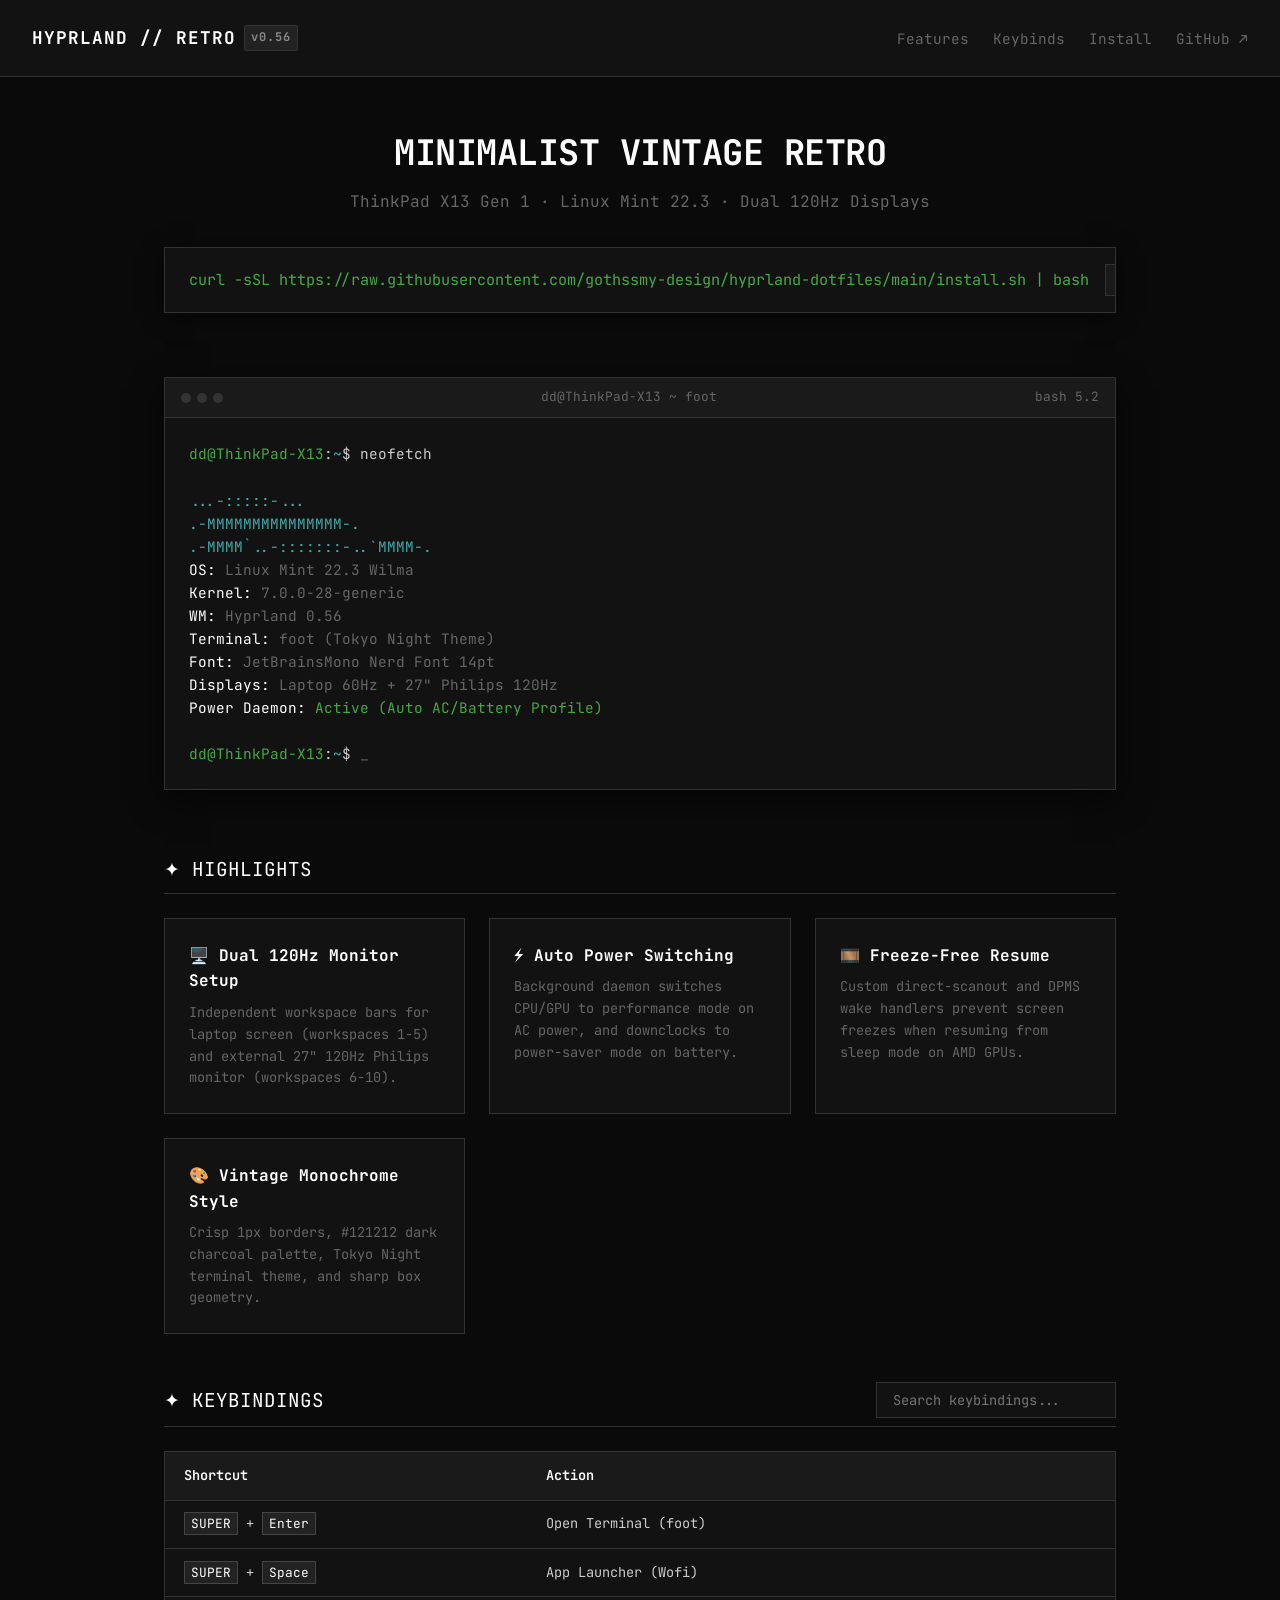
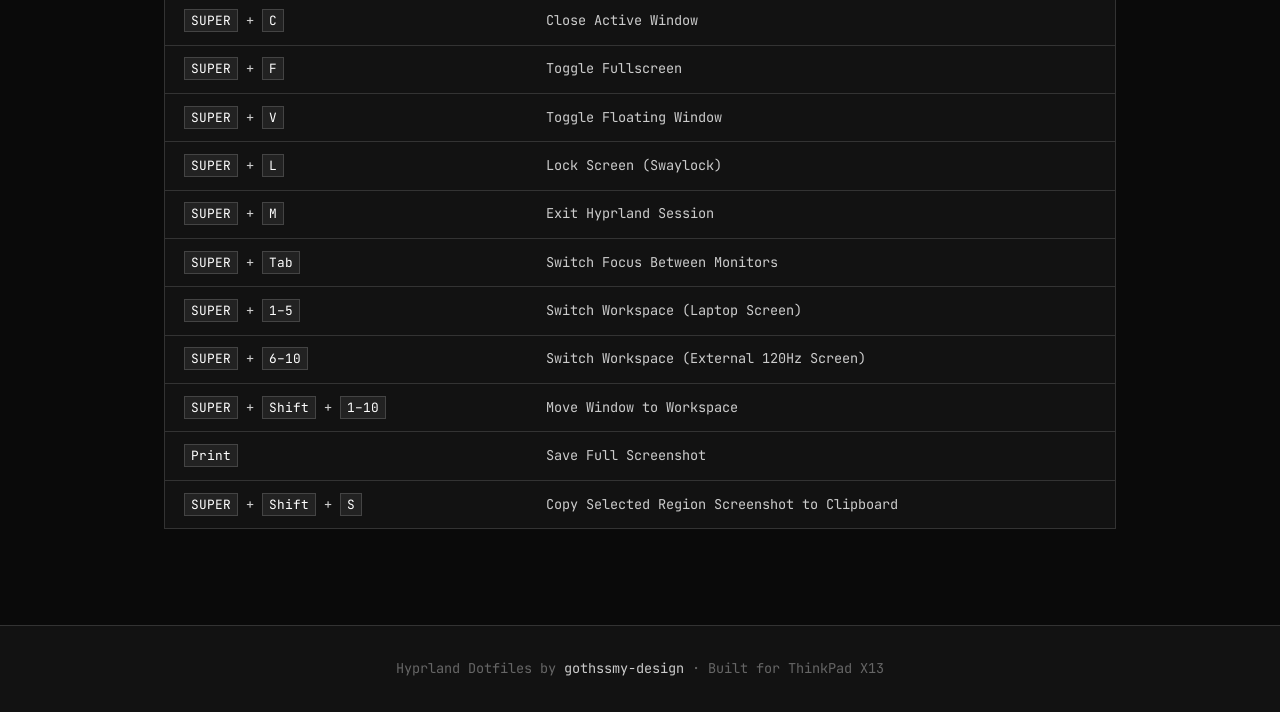
==== index.html @ 16883e39 "🌐 Add web-based showcase page (index.html)" ====
<!DOCTYPE html>
<html lang="en">
<head>
    <meta charset="UTF-8">
    <meta name="viewport" content="width=device-width, initial-scale=1.0">
    <title>Hyprland Dotfiles // Minimalist Vintage Retro</title>
    <meta name="description" content="Minimalist Vintage Retro Hyprland setup for ThinkPad X13 Gen 1 & Linux Mint 22.3. Dual 120Hz monitors, auto power switching, and monochrome aesthetics.">
    <link rel="preconnect" href="https://fonts.googleapis.com">
    <link rel="preconnect" href="https://fonts.gstatic.com" crossorigin>
    <link href="https://fonts.googleapis.com/css2?family=JetBrains+Mono:ital,wght@0,300;0,400;0,600;0,700;1,400&display=swap" rel="stylesheet">
    <style>
        :root {
            --bg-primary: #0a0a0a;
            --bg-card: #121212;
            --bg-tertiary: #1a1a1a;
            --border-color: #333333;
            --border-highlight: #cccccc;
            --text-main: #cccccc;
            --text-bright: #ffffff;
            --text-dim: #666666;
            --accent-green: #44aa44;
            --accent-cyan: #44aaaa;
            --accent-purple: #aa44aa;
            --accent-yellow: #aaaa44;
            --font-mono: 'JetBrains Mono', monospace;
        }

        * {
            box-sizing: border-box;
            margin: 0;
            padding: 0;
        }

        body {
            background-color: var(--bg-primary);
            color: var(--text-main);
            font-family: var(--font-mono);
            font-size: 14px;
            line-height: 1.6;
            padding: 0;
            margin: 0;
            -webkit-font-smoothing: antialiased;
        }

        a {
            color: var(--border-highlight);
            text-decoration: none;
            transition: color 0.15s ease;
        }

        a:hover {
            color: var(--text-bright);
            text-decoration: underline;
        }

        header {
            border-bottom: 1px solid var(--border-color);
            background-color: var(--bg-card);
            padding: 1.5rem 2rem;
            position: sticky;
            top: 0;
            z-index: 100;
            display: flex;
            justify-content: space-between;
            align-items: center;
        }

        .logo {
            font-size: 1.1rem;
            font-weight: 700;
            letter-spacing: 1px;
            color: var(--text-bright);
            display: flex;
            align-items: center;
            gap: 0.5rem;
        }

        .badge {
            background: #222;
            border: 1px solid var(--border-color);
            color: #888;
            font-size: 0.75rem;
            padding: 2px 6px;
            border-radius: 2px;
        }

        nav {
            display: flex;
            gap: 1.5rem;
        }

        nav a {
            font-size: 0.9rem;
            color: var(--text-dim);
        }

        nav a:hover {
            color: var(--text-bright);
            text-decoration: none;
        }

        .container {
            max-width: 1000px;
            margin: 0 auto;
            padding: 3rem 1.5rem;
        }

        .hero {
            text-align: center;
            margin-bottom: 4rem;
        }

        .hero h1 {
            font-size: 2.2rem;
            color: var(--text-bright);
            margin-bottom: 0.5rem;
            font-weight: 700;
            letter-spacing: -0.5px;
        }

        .hero p {
            color: var(--text-dim);
            font-size: 1rem;
            margin-bottom: 2rem;
        }

        .command-box {
            background: var(--bg-card);
            border: 1px solid var(--border-color);
            padding: 1rem 1.5rem;
            display: inline-flex;
            align-items: center;
            gap: 1rem;
            max-width: 100%;
            overflow-x: auto;
            position: relative;
            box-shadow: 0 4px 20px rgba(0,0,0,0.5);
        }

        .command-text {
            color: var(--accent-green);
            font-family: var(--font-mono);
            font-size: 0.95rem;
            white-space: nowrap;
        }

        .btn-copy {
            background: var(--bg-tertiary);
            border: 1px solid var(--border-color);
            color: var(--text-main);
            font-family: var(--font-mono);
            font-size: 0.8rem;
            padding: 0.4rem 0.8rem;
            cursor: pointer;
            transition: all 0.15s ease;
        }

        .btn-copy:hover {
            background: var(--border-highlight);
            color: #000;
        }

        .section-title {
            font-size: 1.2rem;
            color: var(--text-bright);
            border-bottom: 1px solid var(--border-color);
            padding-bottom: 0.5rem;
            margin-bottom: 1.5rem;
            display: flex;
            align-items: center;
            justify-content: space-between;
        }

        .grid {
            display: grid;
            grid-template-columns: repeat(auto-fit, minmax(280px, 1fr));
            gap: 1.5rem;
            margin-bottom: 3rem;
        }

        .card {
            background: var(--bg-card);
            border: 1px solid var(--border-color);
            padding: 1.5rem;
            transition: border-color 0.2s ease;
        }

        .card:hover {
            border-color: var(--border-highlight);
        }

        .card h3 {
            color: var(--text-bright);
            font-size: 1rem;
            margin-bottom: 0.5rem;
        }

        .card p {
            color: var(--text-dim);
            font-size: 0.85rem;
        }

        /* TERMINAL EMULATOR PREVIEW */
        .terminal-window {
            background: #121212;
            border: 1px solid var(--border-color);
            margin-bottom: 4rem;
            box-shadow: 0 10px 30px rgba(0,0,0,0.6);
        }

        .terminal-header {
            background: #1a1a1a;
            border-bottom: 1px solid var(--border-color);
            padding: 0.6rem 1rem;
            display: flex;
            align-items: center;
            justify-content: space-between;
            font-size: 0.8rem;
            color: var(--text-dim);
        }

        .terminal-controls {
            display: flex;
            gap: 6px;
        }

        .dot {
            width: 10px;
            height: 10px;
            border-radius: 50%;
            background: #333;
        }

        .terminal-body {
            padding: 1.5rem;
            font-size: 0.9rem;
            min-height: 260px;
            overflow-x: auto;
        }

        .t-green { color: var(--accent-green); }
        .t-cyan { color: var(--accent-cyan); }
        .t-yellow { color: var(--accent-yellow); }
        .t-dim { color: var(--text-dim); }
        .t-bright { color: var(--text-bright); }

        /* SEARCHABLE TABLE */
        .search-box {
            background: var(--bg-card);
            border: 1px solid var(--border-color);
            color: var(--text-bright);
            font-family: var(--font-mono);
            padding: 0.5rem 1rem;
            width: 240px;
            font-size: 0.85rem;
        }

        .search-box:focus {
            outline: none;
            border-color: var(--border-highlight);
        }

        table {
            width: 100%;
            border-collapse: collapse;
            margin-bottom: 3rem;
            background: var(--bg-card);
            border: 1px solid var(--border-color);
        }

        th, td {
            padding: 0.8rem 1.2rem;
            text-align: left;
            border-bottom: 1px solid var(--border-color);
        }

        th {
            background: var(--bg-tertiary);
            color: var(--text-bright);
            font-weight: 600;
            font-size: 0.85rem;
        }

        td {
            font-size: 0.85rem;
        }

        tr:hover {
            background: rgba(255,255,255,0.02);
        }

        kbd {
            background: #222;
            border: 1px solid #444;
            color: #fff;
            padding: 2px 6px;
            font-size: 0.8rem;
            font-family: var(--font-mono);
        }

        footer {
            border-top: 1px solid var(--border-color);
            padding: 2rem;
            text-align: center;
            color: var(--text-dim);
            font-size: 0.85rem;
            background: var(--bg-card);
        }
    </style>
</head>
<body>

    <header>
        <div class="logo">
            <span>HYPRLAND // RETRO</span>
            <span class="badge">v0.56</span>
        </div>
        <nav>
            <a href="#features">Features</a>
            <a href="#binds">Keybinds</a>
            <a href="#install">Install</a>
            <a href="https://github.com/gothssmy-design/hyprland-dotfiles" target="_blank">GitHub ↗</a>
        </nav>
    </header>

    <div class="container">

        <section class="hero">
            <h1>MINIMALIST VINTAGE RETRO</h1>
            <p>ThinkPad X13 Gen 1 · Linux Mint 22.3 · Dual 120Hz Displays</p>
            <div class="command-box">
                <span class="command-text">curl -sSL https://raw.githubusercontent.com/gothssmy-design/hyprland-dotfiles/main/install.sh | bash</span>
                <button class="btn-copy" onclick="copyCommand()">COPY</button>
            </div>
        </section>

        <!-- TERMINAL SIMULATOR -->
        <div class="terminal-window">
            <div class="terminal-header">
                <div class="terminal-controls">
                    <div class="dot"></div>
                    <div class="dot"></div>
                    <div class="dot"></div>
                </div>
                <span>dd@ThinkPad-X13 ~ foot</span>
                <span>bash 5.2</span>
            </div>
            <div class="terminal-body" id="terminal">
                <p><span class="t-green">dd@ThinkPad-X13</span>:<span class="t-cyan">~</span>$ neofetch</p>
                <br>
                <p class="t-cyan">             ...-:::::-...</p>
                <p class="t-cyan">          .-MMMMMMMMMMMMMMM-.</p>
                <p class="t-cyan">      .-MMMM`..-:::::::-..`MMMM-.</p>
                <p class="t-bright">  OS: <span class="t-dim">Linux Mint 22.3 Wilma</span></p>
                <p class="t-bright">  Kernel: <span class="t-dim">7.0.0-28-generic</span></p>
                <p class="t-bright">  WM: <span class="t-dim">Hyprland 0.56</span></p>
                <p class="t-bright">  Terminal: <span class="t-dim">foot (Tokyo Night Theme)</span></p>
                <p class="t-bright">  Font: <span class="t-dim">JetBrainsMono Nerd Font 14pt</span></p>
                <p class="t-bright">  Displays: <span class="t-dim">Laptop 60Hz + 27" Philips 120Hz</span></p>
                <p class="t-bright">  Power Daemon: <span class="t-green">Active (Auto AC/Battery Profile)</span></p>
                <br>
                <p><span class="t-green">dd@ThinkPad-X13</span>:<span class="t-cyan">~</span>$ <span class="t-dim">_</span></p>
            </div>
        </div>

        <!-- FEATURES GRID -->
        <div class="section-title" id="features">
            <span>✦ HIGHLIGHTS</span>
        </div>
        <div class="grid">
            <div class="card">
                <h3>🖥️ Dual 120Hz Monitor Setup</h3>
                <p>Independent workspace bars for laptop screen (workspaces 1-5) and external 27" 120Hz Philips monitor (workspaces 6-10).</p>
            </div>
            <div class="card">
                <h3>⚡ Auto Power Switching</h3>
                <p>Background daemon switches CPU/GPU to performance mode on AC power, and downclocks to power-saver mode on battery.</p>
            </div>
            <div class="card">
                <h3>🎞️ Freeze-Free Resume</h3>
                <p>Custom direct-scanout and DPMS wake handlers prevent screen freezes when resuming from sleep mode on AMD GPUs.</p>
            </div>
            <div class="card">
                <h3>🎨 Vintage Monochrome Style</h3>
                <p>Crisp 1px borders, #121212 dark charcoal palette, Tokyo Night terminal theme, and sharp box geometry.</p>
            </div>
        </div>

        <!-- KEYBINDINGS TABLE -->
        <div class="section-title" id="binds">
            <span>✦ KEYBINDINGS</span>
            <input type="text" class="search-box" id="keySearch" placeholder="Search keybindings..." onkeyup="filterBinds()">
        </div>
        <table id="bindsTable">
            <thead>
                <tr>
                    <th>Shortcut</th>
                    <th>Action</th>
                </tr>
            </thead>
            <tbody>
                <tr><td><kbd>SUPER</kbd> + <kbd>Enter</kbd></td><td>Open Terminal (foot)</td></tr>
                <tr><td><kbd>SUPER</kbd> + <kbd>Space</kbd></td><td>App Launcher (Wofi)</td></tr>
                <tr><td><kbd>SUPER</kbd> + <kbd>C</kbd></td><td>Close Active Window</td></tr>
                <tr><td><kbd>SUPER</kbd> + <kbd>F</kbd></td><td>Toggle Fullscreen</td></tr>
                <tr><td><kbd>SUPER</kbd> + <kbd>V</kbd></td><td>Toggle Floating Window</td></tr>
                <tr><td><kbd>SUPER</kbd> + <kbd>L</kbd></td><td>Lock Screen (Swaylock)</td></tr>
                <tr><td><kbd>SUPER</kbd> + <kbd>M</kbd></td><td>Exit Hyprland Session</td></tr>
                <tr><td><kbd>SUPER</kbd> + <kbd>Tab</kbd></td><td>Switch Focus Between Monitors</td></tr>
                <tr><td><kbd>SUPER</kbd> + <kbd>1–5</kbd></td><td>Switch Workspace (Laptop Screen)</td></tr>
                <tr><td><kbd>SUPER</kbd> + <kbd>6–10</kbd></td><td>Switch Workspace (External 120Hz Screen)</td></tr>
                <tr><td><kbd>SUPER</kbd> + <kbd>Shift</kbd> + <kbd>1–10</kbd></td><td>Move Window to Workspace</td></tr>
                <tr><td><kbd>Print</kbd></td><td>Save Full Screenshot</td></tr>
                <tr><td><kbd>SUPER</kbd> + <kbd>Shift</kbd> + <kbd>S</kbd></td><td>Copy Selected Region Screenshot to Clipboard</td></tr>
            </tbody>
        </table>

    </div>

    <footer>
        <p>Hyprland Dotfiles by <a href="https://github.com/gothssmy-design" target="_blank">gothssmy-design</a> · Built for ThinkPad X13</p>
    </footer>

    <script>
        function copyCommand() {
            const cmd = "curl -sSL https://raw.githubusercontent.com/gothssmy-design/hyprland-dotfiles/main/install.sh | bash";
            navigator.clipboard.writeText(cmd);
            const btn = document.querySelector('.btn-copy');
            btn.innerText = "COPIED!";
            setTimeout(() => { btn.innerText = "COPY"; }, 2000);
        }

        function filterBinds() {
            const input = document.getElementById("keySearch").value.toUpperCase();
            const tr = document.getElementById("bindsTable").getElementsByTagName("tr");
            for (let i = 1; i < tr.length; i++) {
                const td1 = tr[i].getElementsByTagName("td")[0];
                const td2 = tr[i].getElementsByTagName("td")[1];
                if (td1 || td2) {
                    const txt1 = td1.textContent || td1.innerText;
                    const txt2 = td2.textContent || td2.innerText;
                    if (txt1.toUpperCase().indexOf(input) > -1 || txt2.toUpperCase().indexOf(input) > -1) {
                        tr[i].style.display = "";
                    } else {
                        tr[i].style.display = "none";
                    }
                }
            }
        }
    </script>
</body>
</html>
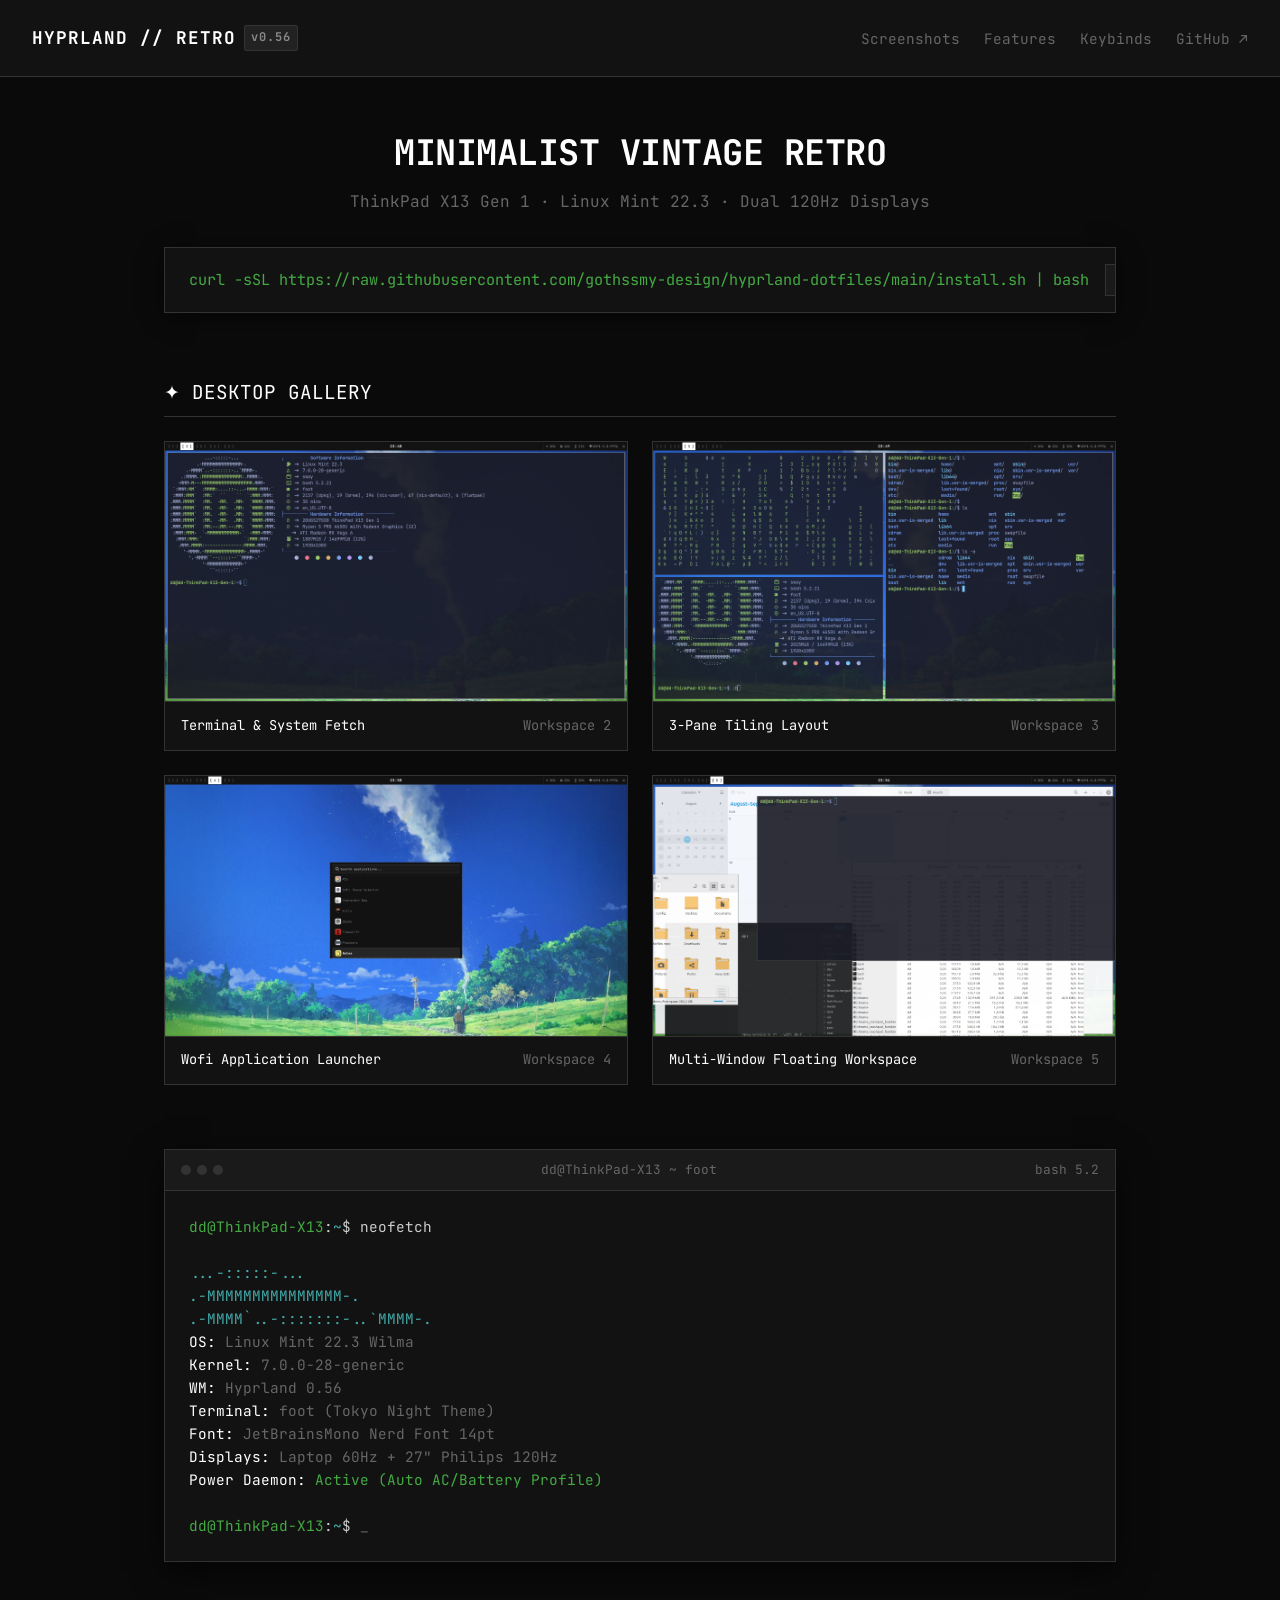
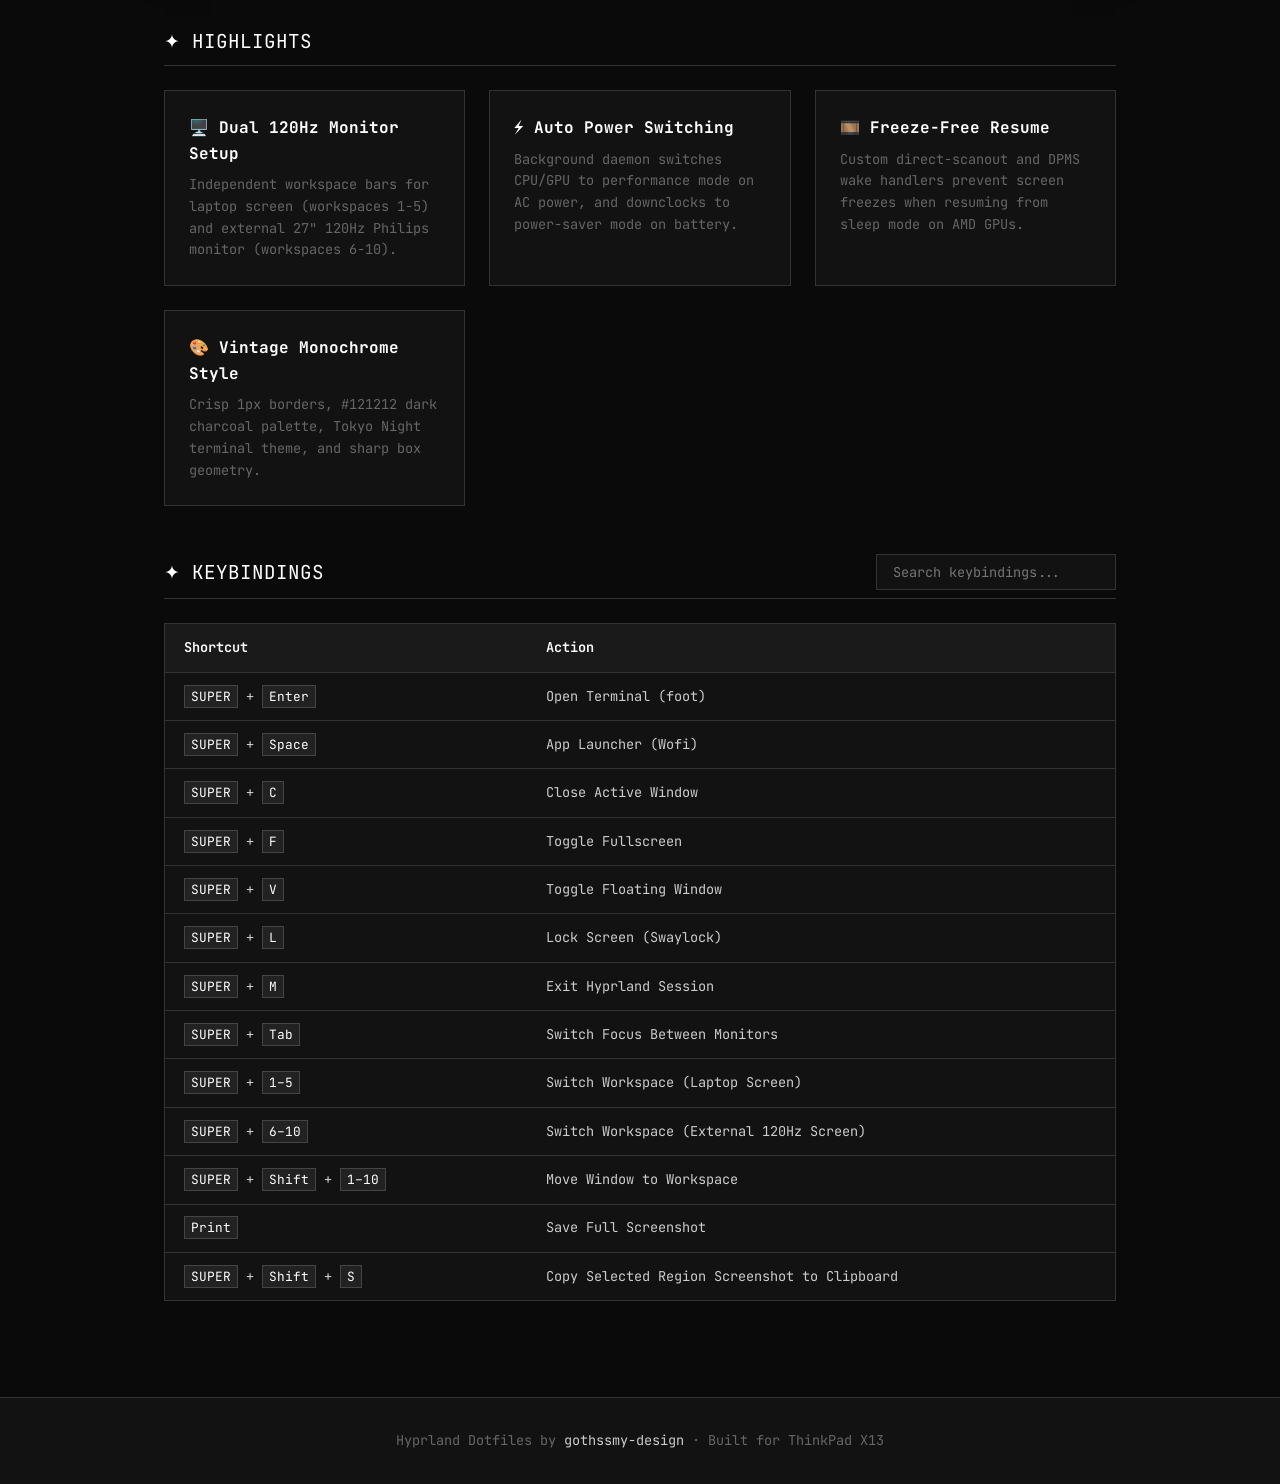
==== commit 36937601: "📸 Add high-res desktop screenshots to README and Web Showcase" ====
--- a/index.html
+++ b/index.html
@@ -171,6 +171,48 @@
             justify-content: space-between;
         }
 
+        /* GALLERY SCREENSHOTS */
+        .gallery-grid {
+            display: grid;
+            grid-template-columns: repeat(auto-fit, minmax(450px, 1fr));
+            gap: 1.5rem;
+            margin-bottom: 4rem;
+        }
+
+        @media (max-width: 600px) {
+            .gallery-grid {
+                grid-template-columns: 1fr;
+            }
+        }
+
+        .screenshot-card {
+            background: var(--bg-card);
+            border: 1px solid var(--border-color);
+            overflow: hidden;
+            transition: border-color 0.2s ease, transform 0.2s ease;
+        }
+
+        .screenshot-card:hover {
+            border-color: var(--border-highlight);
+            transform: translateY(-2px);
+        }
+
+        .screenshot-card img {
+            width: 100%;
+            height: auto;
+            display: block;
+            border-bottom: 1px solid var(--border-color);
+        }
+
+        .screenshot-caption {
+            padding: 0.8rem 1rem;
+            font-size: 0.85rem;
+            color: var(--text-bright);
+            display: flex;
+            justify-content: space-between;
+            align-items: center;
+        }
+
         .grid {
             display: grid;
             grid-template-columns: repeat(auto-fit, minmax(280px, 1fr));
@@ -234,7 +276,7 @@
         .terminal-body {
             padding: 1.5rem;
             font-size: 0.9rem;
-            min-height: 260px;
+            min-height: 240px;
             overflow-x: auto;
         }
 
@@ -316,9 +358,9 @@
             <span class="badge">v0.56</span>
         </div>
         <nav>
+            <a href="#gallery">Screenshots</a>
             <a href="#features">Features</a>
             <a href="#binds">Keybinds</a>
-            <a href="#install">Install</a>
             <a href="https://github.com/gothssmy-design/hyprland-dotfiles" target="_blank">GitHub ↗</a>
         </nav>
     </header>
@@ -333,6 +375,49 @@
                 <button class="btn-copy" onclick="copyCommand()">COPY</button>
             </div>
         </section>
+
+        <!-- SCREENSHOT GALLERY -->
+        <div class="section-title" id="gallery">
+            <span>✦ DESKTOP GALLERY</span>
+        </div>
+        <div class="gallery-grid">
+            <div class="screenshot-card">
+                <a href="assets/screenshot1.png" target="_blank">
+                    <img src="assets/screenshot1.png" alt="Terminal Fetch">
+                </a>
+                <div class="screenshot-caption">
+                    <span>Terminal & System Fetch</span>
+                    <span class="t-dim">Workspace 2</span>
+                </div>
+            </div>
+            <div class="screenshot-card">
+                <a href="assets/screenshot2.png" target="_blank">
+                    <img src="assets/screenshot2.png" alt="Tiling Window Layout">
+                </a>
+                <div class="screenshot-caption">
+                    <span>3-Pane Tiling Layout</span>
+                    <span class="t-dim">Workspace 3</span>
+                </div>
+            </div>
+            <div class="screenshot-card">
+                <a href="assets/screenshot3.png" target="_blank">
+                    <img src="assets/screenshot3.png" alt="Wofi Application Launcher">
+                </a>
+                <div class="screenshot-caption">
+                    <span>Wofi Application Launcher</span>
+                    <span class="t-dim">Workspace 4</span>
+                </div>
+            </div>
+            <div class="screenshot-card">
+                <a href="assets/screenshot4.png" target="_blank">
+                    <img src="assets/screenshot4.png" alt="Multi-Window Workspace">
+                </a>
+                <div class="screenshot-caption">
+                    <span>Multi-Window Floating Workspace</span>
+                    <span class="t-dim">Workspace 5</span>
+                </div>
+            </div>
+        </div>
 
         <!-- TERMINAL SIMULATOR -->
         <div class="terminal-window">
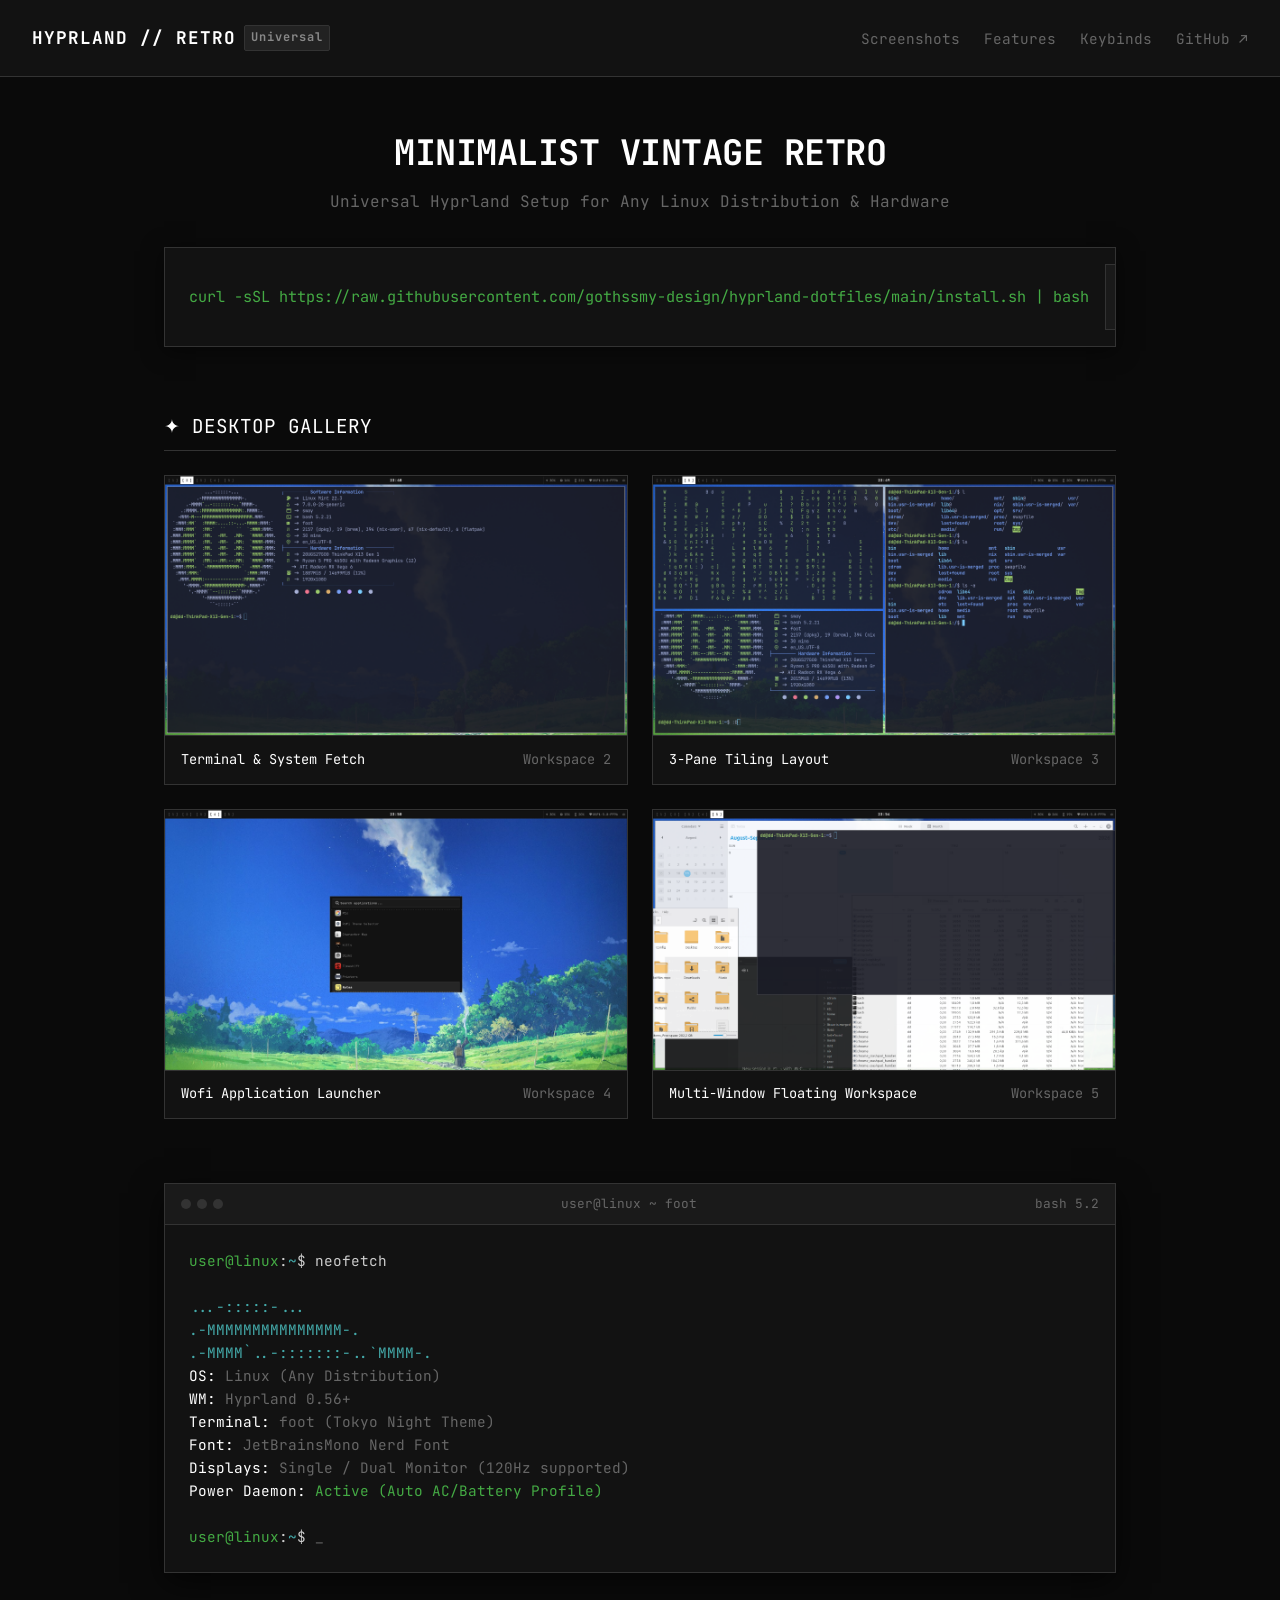
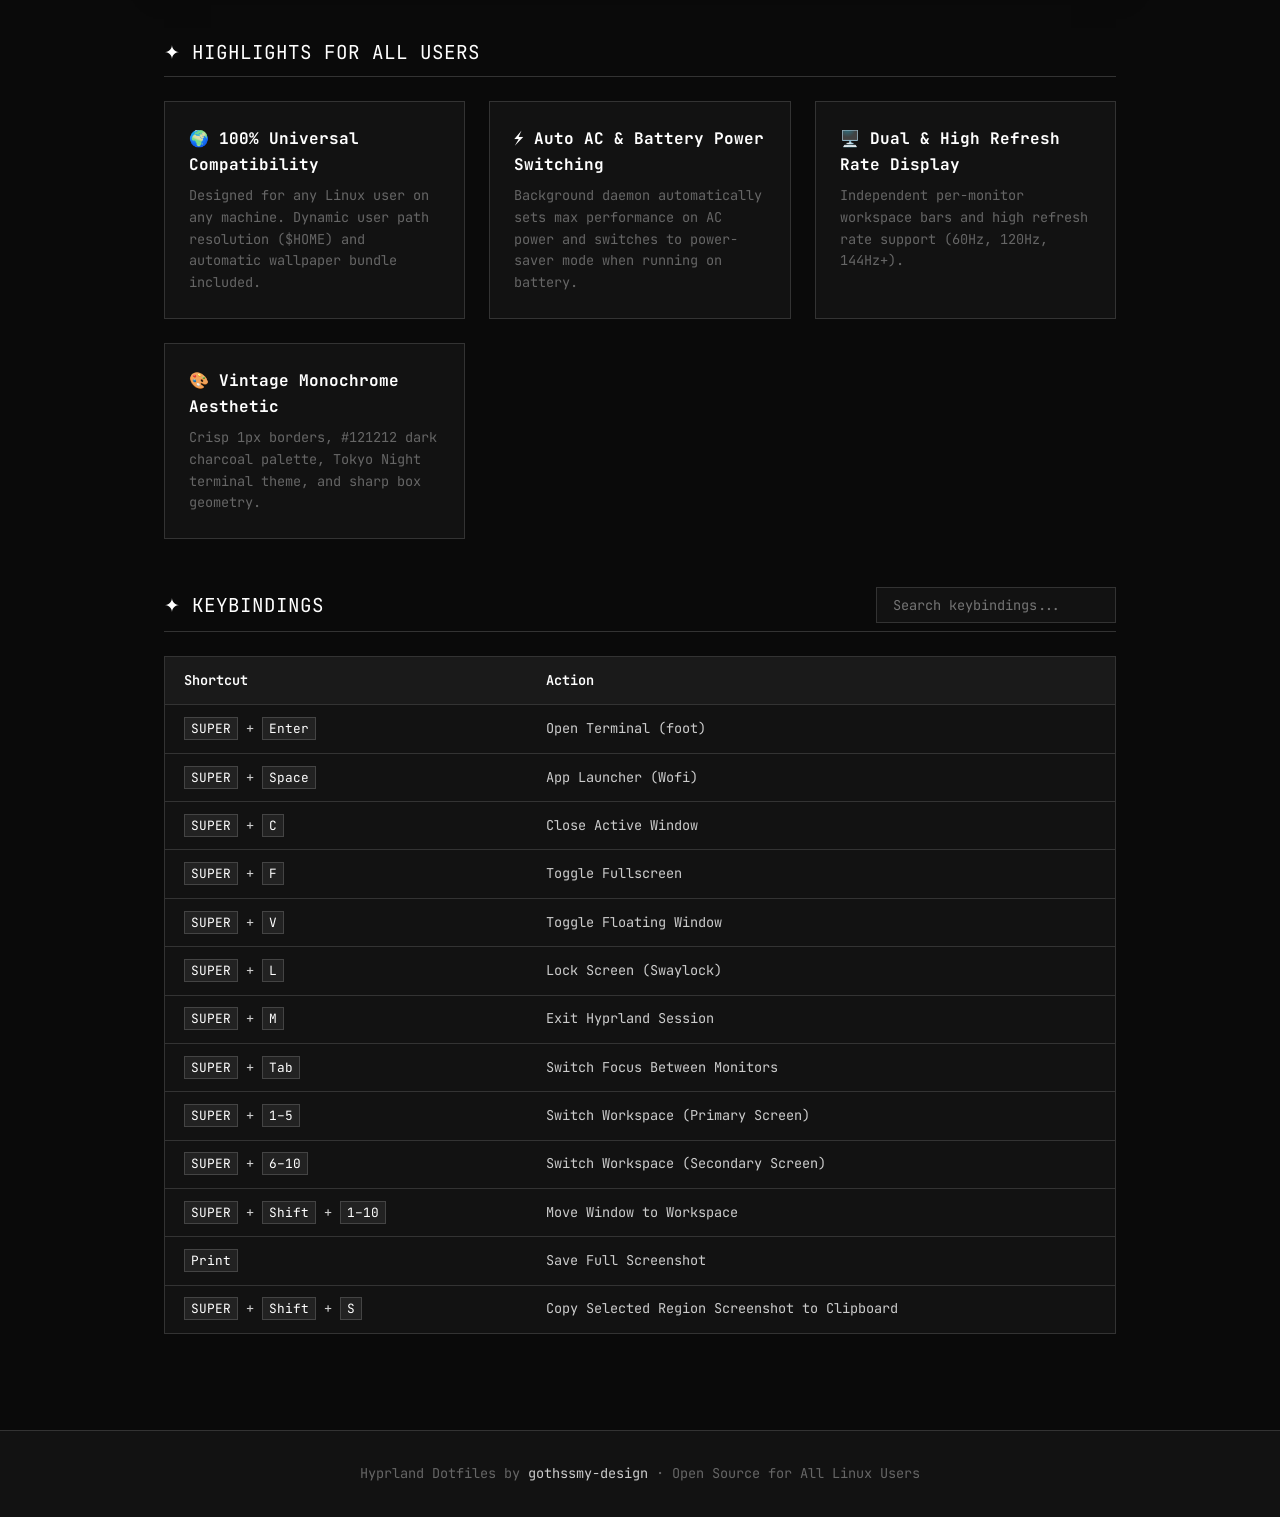
==== commit bd872688: "🌍 Make Web Showcase text 100% universal for any Linux user" ====
--- a/index.html
+++ b/index.html
@@ -3,8 +3,8 @@
 <head>
     <meta charset="UTF-8">
     <meta name="viewport" content="width=device-width, initial-scale=1.0">
-    <title>Hyprland Dotfiles // Minimalist Vintage Retro</title>
-    <meta name="description" content="Minimalist Vintage Retro Hyprland setup for ThinkPad X13 Gen 1 & Linux Mint 22.3. Dual 120Hz monitors, auto power switching, and monochrome aesthetics.">
+    <title>Hyprland Dotfiles // Universal Minimalist Vintage Retro Setup</title>
+    <meta name="description" content="Universal Minimalist Vintage Retro Hyprland setup for any Linux distribution. Dual 120Hz monitor support, auto AC/battery power management, and monochrome aesthetics.">
     <link rel="preconnect" href="https://fonts.googleapis.com">
     <link rel="preconnect" href="https://fonts.gstatic.com" crossorigin>
     <link href="https://fonts.googleapis.com/css2?family=JetBrains+Mono:ital,wght@0,300;0,400;0,600;0,700;1,400&display=swap" rel="stylesheet">
@@ -355,7 +355,7 @@
     <header>
         <div class="logo">
             <span>HYPRLAND // RETRO</span>
-            <span class="badge">v0.56</span>
+            <span class="badge">Universal</span>
         </div>
         <nav>
             <a href="#gallery">Screenshots</a>
@@ -369,10 +369,10 @@
 
         <section class="hero">
             <h1>MINIMALIST VINTAGE RETRO</h1>
-            <p>ThinkPad X13 Gen 1 · Linux Mint 22.3 · Dual 120Hz Displays</p>
+            <p>Universal Hyprland Setup for Any Linux Distribution & Hardware</p>
             <div class="command-box">
                 <span class="command-text">curl -sSL https://raw.githubusercontent.com/gothssmy-design/hyprland-dotfiles/main/install.sh | bash</span>
-                <button class="btn-copy" onclick="copyCommand()">COPY</button>
+                <button class="btn-copy" onclick="copyCommand()">COPY INSTALL COMMAND</button>
             </div>
         </section>
 
@@ -427,46 +427,45 @@
                     <div class="dot"></div>
                     <div class="dot"></div>
                 </div>
-                <span>dd@ThinkPad-X13 ~ foot</span>
+                <span>user@linux ~ foot</span>
                 <span>bash 5.2</span>
             </div>
             <div class="terminal-body" id="terminal">
-                <p><span class="t-green">dd@ThinkPad-X13</span>:<span class="t-cyan">~</span>$ neofetch</p>
+                <p><span class="t-green">user@linux</span>:<span class="t-cyan">~</span>$ neofetch</p>
                 <br>
                 <p class="t-cyan">             ...-:::::-...</p>
                 <p class="t-cyan">          .-MMMMMMMMMMMMMMM-.</p>
                 <p class="t-cyan">      .-MMMM`..-:::::::-..`MMMM-.</p>
-                <p class="t-bright">  OS: <span class="t-dim">Linux Mint 22.3 Wilma</span></p>
-                <p class="t-bright">  Kernel: <span class="t-dim">7.0.0-28-generic</span></p>
-                <p class="t-bright">  WM: <span class="t-dim">Hyprland 0.56</span></p>
+                <p class="t-bright">  OS: <span class="t-dim">Linux (Any Distribution)</span></p>
+                <p class="t-bright">  WM: <span class="t-dim">Hyprland 0.56+</span></p>
                 <p class="t-bright">  Terminal: <span class="t-dim">foot (Tokyo Night Theme)</span></p>
-                <p class="t-bright">  Font: <span class="t-dim">JetBrainsMono Nerd Font 14pt</span></p>
-                <p class="t-bright">  Displays: <span class="t-dim">Laptop 60Hz + 27" Philips 120Hz</span></p>
+                <p class="t-bright">  Font: <span class="t-dim">JetBrainsMono Nerd Font</span></p>
+                <p class="t-bright">  Displays: <span class="t-dim">Single / Dual Monitor (120Hz supported)</span></p>
                 <p class="t-bright">  Power Daemon: <span class="t-green">Active (Auto AC/Battery Profile)</span></p>
                 <br>
-                <p><span class="t-green">dd@ThinkPad-X13</span>:<span class="t-cyan">~</span>$ <span class="t-dim">_</span></p>
+                <p><span class="t-green">user@linux</span>:<span class="t-cyan">~</span>$ <span class="t-dim">_</span></p>
             </div>
         </div>
 
         <!-- FEATURES GRID -->
         <div class="section-title" id="features">
-            <span>✦ HIGHLIGHTS</span>
+            <span>✦ HIGHLIGHTS FOR ALL USERS</span>
         </div>
         <div class="grid">
             <div class="card">
-                <h3>🖥️ Dual 120Hz Monitor Setup</h3>
-                <p>Independent workspace bars for laptop screen (workspaces 1-5) and external 27" 120Hz Philips monitor (workspaces 6-10).</p>
+                <h3>🌍 100% Universal Compatibility</h3>
+                <p>Designed for any Linux user on any machine. Dynamic user path resolution ($HOME) and automatic wallpaper bundle included.</p>
             </div>
             <div class="card">
-                <h3>⚡ Auto Power Switching</h3>
-                <p>Background daemon switches CPU/GPU to performance mode on AC power, and downclocks to power-saver mode on battery.</p>
+                <h3>⚡ Auto AC & Battery Power Switching</h3>
+                <p>Background daemon automatically sets max performance on AC power and switches to power-saver mode when running on battery.</p>
             </div>
             <div class="card">
-                <h3>🎞️ Freeze-Free Resume</h3>
-                <p>Custom direct-scanout and DPMS wake handlers prevent screen freezes when resuming from sleep mode on AMD GPUs.</p>
+                <h3>🖥️ Dual & High Refresh Rate Display</h3>
+                <p>Independent per-monitor workspace bars and high refresh rate support (60Hz, 120Hz, 144Hz+).</p>
             </div>
             <div class="card">
-                <h3>🎨 Vintage Monochrome Style</h3>
+                <h3>🎨 Vintage Monochrome Aesthetic</h3>
                 <p>Crisp 1px borders, #121212 dark charcoal palette, Tokyo Night terminal theme, and sharp box geometry.</p>
             </div>
         </div>
@@ -492,8 +491,8 @@
                 <tr><td><kbd>SUPER</kbd> + <kbd>L</kbd></td><td>Lock Screen (Swaylock)</td></tr>
                 <tr><td><kbd>SUPER</kbd> + <kbd>M</kbd></td><td>Exit Hyprland Session</td></tr>
                 <tr><td><kbd>SUPER</kbd> + <kbd>Tab</kbd></td><td>Switch Focus Between Monitors</td></tr>
-                <tr><td><kbd>SUPER</kbd> + <kbd>1–5</kbd></td><td>Switch Workspace (Laptop Screen)</td></tr>
-                <tr><td><kbd>SUPER</kbd> + <kbd>6–10</kbd></td><td>Switch Workspace (External 120Hz Screen)</td></tr>
+                <tr><td><kbd>SUPER</kbd> + <kbd>1–5</kbd></td><td>Switch Workspace (Primary Screen)</td></tr>
+                <tr><td><kbd>SUPER</kbd> + <kbd>6–10</kbd></td><td>Switch Workspace (Secondary Screen)</td></tr>
                 <tr><td><kbd>SUPER</kbd> + <kbd>Shift</kbd> + <kbd>1–10</kbd></td><td>Move Window to Workspace</td></tr>
                 <tr><td><kbd>Print</kbd></td><td>Save Full Screenshot</td></tr>
                 <tr><td><kbd>SUPER</kbd> + <kbd>Shift</kbd> + <kbd>S</kbd></td><td>Copy Selected Region Screenshot to Clipboard</td></tr>
@@ -503,7 +502,7 @@
     </div>
 
     <footer>
-        <p>Hyprland Dotfiles by <a href="https://github.com/gothssmy-design" target="_blank">gothssmy-design</a> · Built for ThinkPad X13</p>
+        <p>Hyprland Dotfiles by <a href="https://github.com/gothssmy-design" target="_blank">gothssmy-design</a> · Open Source for All Linux Users</p>
     </footer>
 
     <script>
@@ -512,7 +511,7 @@
             navigator.clipboard.writeText(cmd);
             const btn = document.querySelector('.btn-copy');
             btn.innerText = "COPIED!";
-            setTimeout(() => { btn.innerText = "COPY"; }, 2000);
+            setTimeout(() => { btn.innerText = "COPY INSTALL COMMAND"; }, 2000);
         }
 
         function filterBinds() {
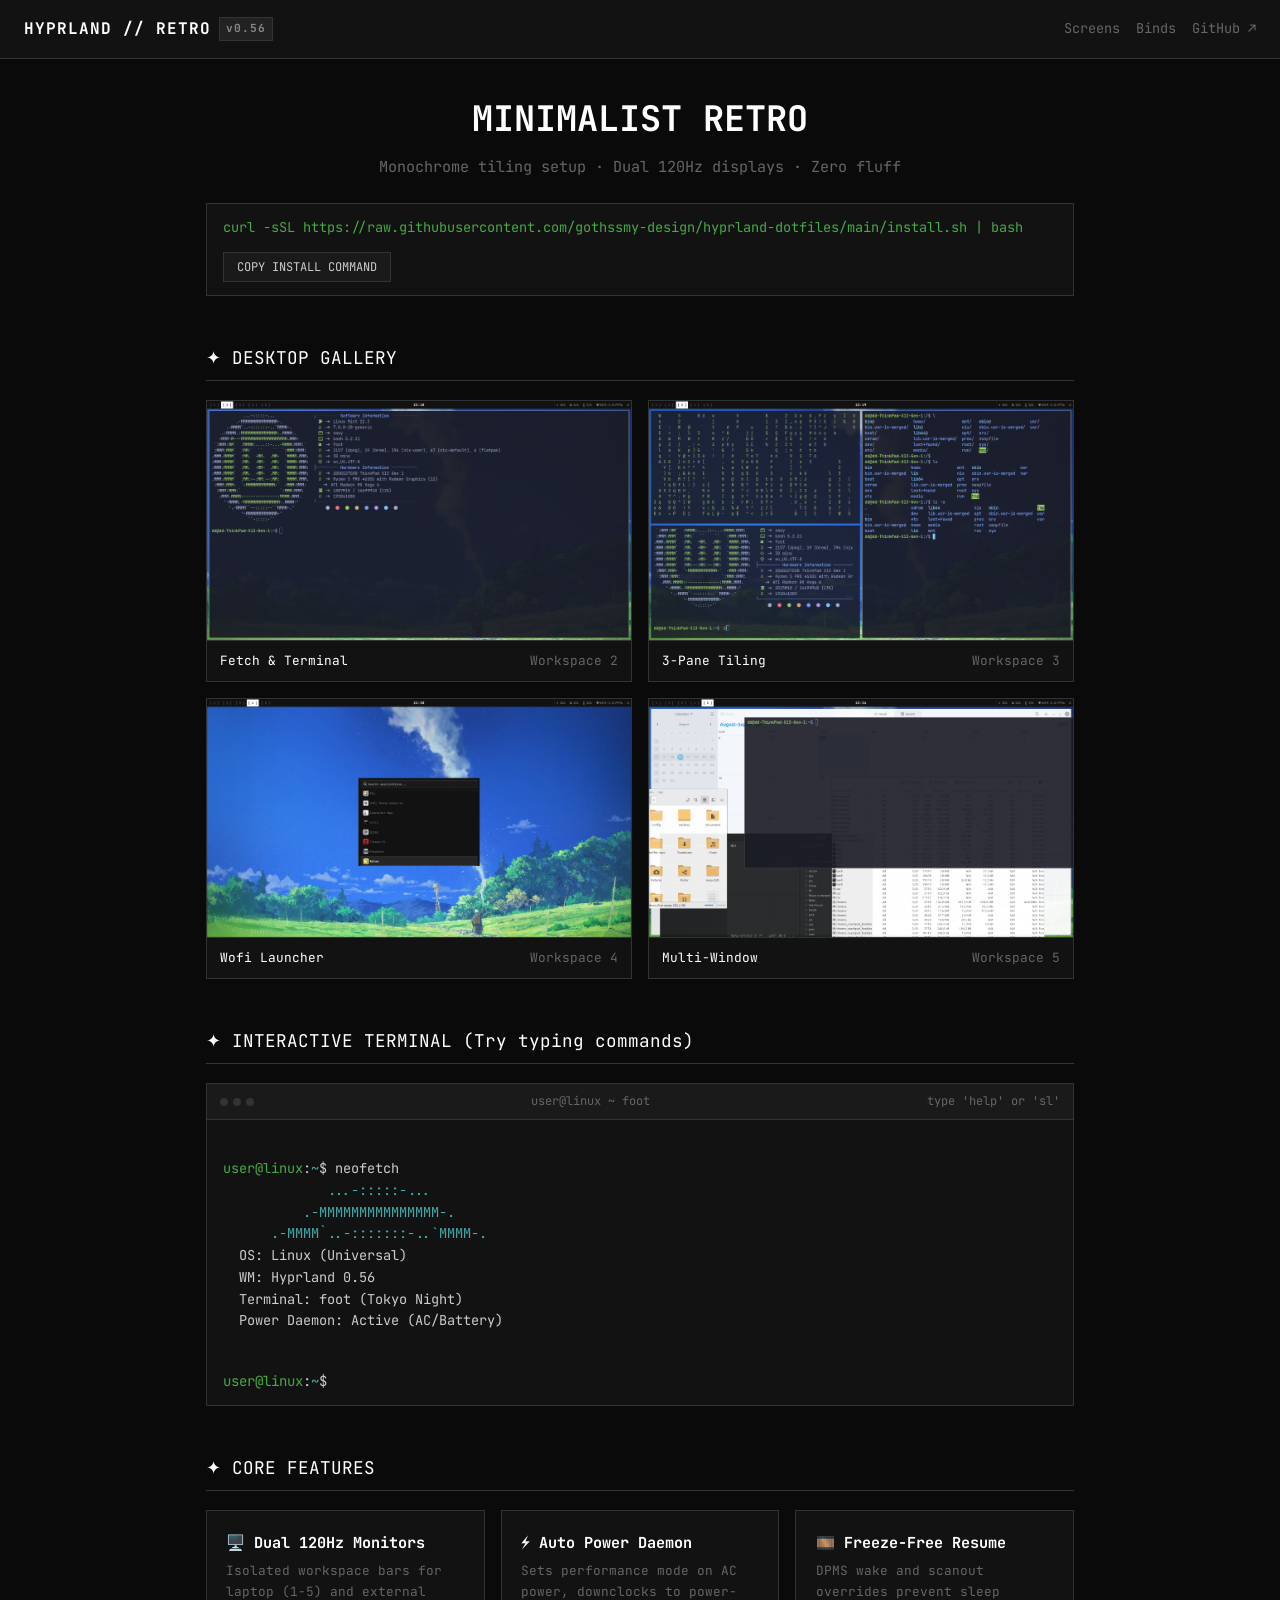
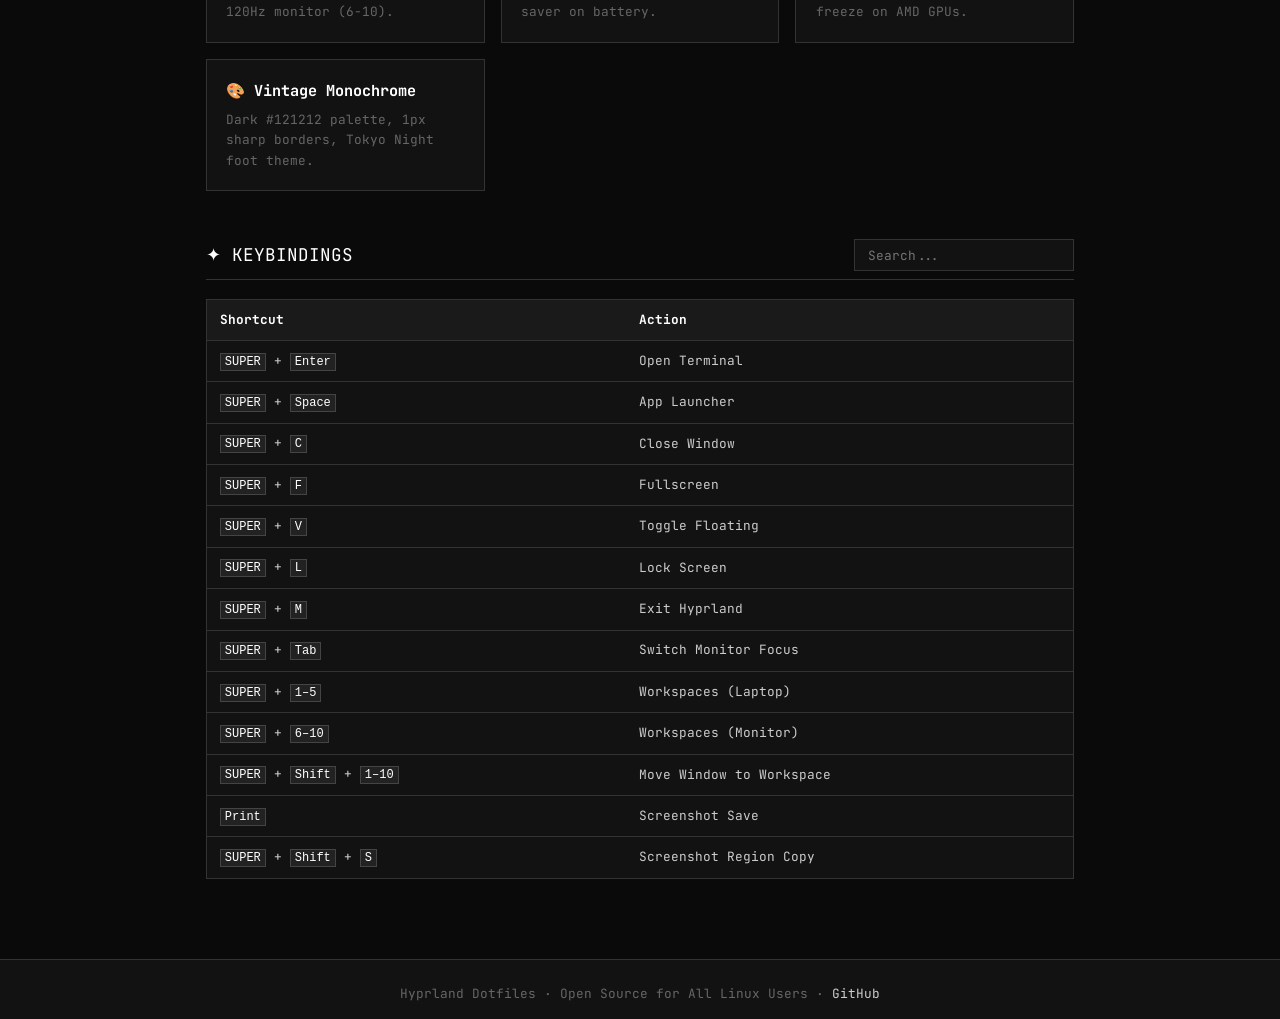
==== commit c4a19c5f: "📱 Mobile auto-resizing + 🎮 Interactive terminal easter eggs & secret logo unlock" ====
--- a/index.html
+++ b/index.html
@@ -2,12 +2,12 @@
 <html lang="en">
 <head>
     <meta charset="UTF-8">
-    <meta name="viewport" content="width=device-width, initial-scale=1.0">
-    <title>Hyprland Dotfiles // Universal Minimalist Vintage Retro Setup</title>
-    <meta name="description" content="Universal Minimalist Vintage Retro Hyprland setup for any Linux distribution. Dual 120Hz monitor support, auto AC/battery power management, and monochrome aesthetics.">
+    <meta name="viewport" content="width=device-width, initial-scale=1.0, maximum-scale=1.0, user-scalable=no">
+    <title>Hyprland Dotfiles // Minimalist Retro Setup</title>
+    <meta name="description" content="Minimalist Retro Hyprland setup for Linux. Fast, clean, dual 120Hz monitor support, auto power profiles, and monochrome aesthetics.">
     <link rel="preconnect" href="https://fonts.googleapis.com">
     <link rel="preconnect" href="https://fonts.gstatic.com" crossorigin>
-    <link href="https://fonts.googleapis.com/css2?family=JetBrains+Mono:ital,wght@0,300;0,400;0,600;0,700;1,400&display=swap" rel="stylesheet">
+    <link href="https://fonts.googleapis.com/css2?family=JetBrains+Mono:wght@400;600;700&display=swap" rel="stylesheet">
     <style>
         :root {
             --bg-primary: #0a0a0a;
@@ -20,8 +20,7 @@
             --text-dim: #666666;
             --accent-green: #44aa44;
             --accent-cyan: #44aaaa;
-            --accent-purple: #aa44aa;
-            --accent-yellow: #aaaa44;
+            --accent-red: #cc4444;
             --font-mono: 'JetBrains Mono', monospace;
         }
 
@@ -37,26 +36,19 @@
             font-family: var(--font-mono);
             font-size: 14px;
             line-height: 1.6;
-            padding: 0;
-            margin: 0;
             -webkit-font-smoothing: antialiased;
+            overflow-x: hidden;
         }
 
         a {
             color: var(--border-highlight);
             text-decoration: none;
-            transition: color 0.15s ease;
-        }
-
-        a:hover {
-            color: var(--text-bright);
-            text-decoration: underline;
         }
 
         header {
             border-bottom: 1px solid var(--border-color);
             background-color: var(--bg-card);
-            padding: 1.5rem 2rem;
+            padding: 1rem 1.5rem;
             position: sticky;
             top: 0;
             z-index: 100;
@@ -66,82 +58,77 @@
         }
 
         .logo {
-            font-size: 1.1rem;
+            font-size: 1rem;
             font-weight: 700;
             letter-spacing: 1px;
             color: var(--text-bright);
             display: flex;
             align-items: center;
             gap: 0.5rem;
+            cursor: pointer;
+            user-select: none;
         }
 
         .badge {
             background: #222;
             border: 1px solid var(--border-color);
             color: #888;
-            font-size: 0.75rem;
+            font-size: 0.7rem;
             padding: 2px 6px;
-            border-radius: 2px;
         }
 
         nav {
             display: flex;
-            gap: 1.5rem;
+            gap: 1rem;
         }
 
         nav a {
-            font-size: 0.9rem;
+            font-size: 0.85rem;
             color: var(--text-dim);
         }
 
-        nav a:hover {
-            color: var(--text-bright);
-            text-decoration: none;
-        }
-
         .container {
-            max-width: 1000px;
+            max-width: 900px;
             margin: 0 auto;
-            padding: 3rem 1.5rem;
+            padding: 2rem 1rem;
         }
 
         .hero {
             text-align: center;
-            margin-bottom: 4rem;
+            margin-bottom: 3rem;
         }
 
         .hero h1 {
-            font-size: 2.2rem;
+            font-size: clamp(1.5rem, 5vw, 2.2rem);
             color: var(--text-bright);
             margin-bottom: 0.5rem;
             font-weight: 700;
-            letter-spacing: -0.5px;
         }
 
         .hero p {
             color: var(--text-dim);
-            font-size: 1rem;
-            margin-bottom: 2rem;
+            font-size: clamp(0.85rem, 3vw, 0.95rem);
+            margin-bottom: 1.5rem;
         }
 
         .command-box {
             background: var(--bg-card);
             border: 1px solid var(--border-color);
-            padding: 1rem 1.5rem;
-            display: inline-flex;
+            padding: 0.8rem 1rem;
+            display: flex;
+            flex-wrap: wrap;
             align-items: center;
-            gap: 1rem;
+            justify-content: space-between;
+            gap: 0.8rem;
             max-width: 100%;
             overflow-x: auto;
-            position: relative;
-            box-shadow: 0 4px 20px rgba(0,0,0,0.5);
         }
 
         .command-text {
             color: var(--accent-green);
-            font-family: var(--font-mono);
-            font-size: 0.95rem;
-            white-space: nowrap;
+            font-size: clamp(0.75rem, 2.5vw, 0.85rem);
+            word-break: break-all;
+            text-align: left;
         }
 
         .btn-copy {
@@ -149,10 +136,14 @@
             border: 1px solid var(--border-color);
             color: var(--text-main);
             font-family: var(--font-mono);
-            font-size: 0.8rem;
+            font-size: 0.75rem;
             padding: 0.4rem 0.8rem;
             cursor: pointer;
-            transition: all 0.15s ease;
+            width: 100%;
+        }
+
+        @media (min-width: 600px) {
+            .btn-copy { width: auto; }
         }
 
         .btn-copy:hover {
@@ -161,40 +152,29 @@
         }
 
         .section-title {
-            font-size: 1.2rem;
+            font-size: 1.1rem;
             color: var(--text-bright);
             border-bottom: 1px solid var(--border-color);
             padding-bottom: 0.5rem;
-            margin-bottom: 1.5rem;
+            margin-bottom: 1.2rem;
             display: flex;
             align-items: center;
             justify-content: space-between;
-        }
-
-        /* GALLERY SCREENSHOTS */
+            flex-wrap: wrap;
+            gap: 0.5rem;
+        }
+
         .gallery-grid {
             display: grid;
-            grid-template-columns: repeat(auto-fit, minmax(450px, 1fr));
-            gap: 1.5rem;
-            margin-bottom: 4rem;
-        }
-
-        @media (max-width: 600px) {
-            .gallery-grid {
-                grid-template-columns: 1fr;
-            }
+            grid-template-columns: repeat(auto-fit, minmax(280px, 1fr));
+            gap: 1rem;
+            margin-bottom: 3rem;
         }
 
         .screenshot-card {
             background: var(--bg-card);
             border: 1px solid var(--border-color);
             overflow: hidden;
-            transition: border-color 0.2s ease, transform 0.2s ease;
-        }
-
-        .screenshot-card:hover {
-            border-color: var(--border-highlight);
-            transform: translateY(-2px);
         }
 
         .screenshot-card img {
@@ -205,101 +185,96 @@
         }
 
         .screenshot-caption {
-            padding: 0.8rem 1rem;
-            font-size: 0.85rem;
+            padding: 0.6rem 0.8rem;
+            font-size: 0.8rem;
             color: var(--text-bright);
             display: flex;
             justify-content: space-between;
-            align-items: center;
-        }
-
-        .grid {
-            display: grid;
-            grid-template-columns: repeat(auto-fit, minmax(280px, 1fr));
-            gap: 1.5rem;
-            margin-bottom: 3rem;
-        }
-
-        .card {
-            background: var(--bg-card);
-            border: 1px solid var(--border-color);
-            padding: 1.5rem;
-            transition: border-color 0.2s ease;
-        }
-
-        .card:hover {
-            border-color: var(--border-highlight);
-        }
-
-        .card h3 {
-            color: var(--text-bright);
-            font-size: 1rem;
-            margin-bottom: 0.5rem;
-        }
-
-        .card p {
-            color: var(--text-dim);
-            font-size: 0.85rem;
-        }
-
-        /* TERMINAL EMULATOR PREVIEW */
+        }
+
+        /* TERMINAL PREVIEW & INTERACTIVE EASTER EGG */
         .terminal-window {
             background: #121212;
             border: 1px solid var(--border-color);
-            margin-bottom: 4rem;
-            box-shadow: 0 10px 30px rgba(0,0,0,0.6);
+            margin-bottom: 3rem;
+            position: relative;
         }
 
         .terminal-header {
             background: #1a1a1a;
             border-bottom: 1px solid var(--border-color);
-            padding: 0.6rem 1rem;
+            padding: 0.5rem 0.8rem;
             display: flex;
             align-items: center;
             justify-content: space-between;
-            font-size: 0.8rem;
+            font-size: 0.75rem;
             color: var(--text-dim);
         }
 
         .terminal-controls {
             display: flex;
-            gap: 6px;
+            gap: 5px;
         }
 
         .dot {
-            width: 10px;
-            height: 10px;
+            width: 8px;
+            height: 8px;
             border-radius: 50%;
             background: #333;
         }
 
         .terminal-body {
-            padding: 1.5rem;
-            font-size: 0.9rem;
-            min-height: 240px;
-            overflow-x: auto;
-        }
-
-        .t-green { color: var(--accent-green); }
-        .t-cyan { color: var(--accent-cyan); }
-        .t-yellow { color: var(--accent-yellow); }
-        .t-dim { color: var(--text-dim); }
-        .t-bright { color: var(--text-bright); }
-
-        /* SEARCHABLE TABLE */
+            padding: 1rem;
+            font-size: clamp(0.75rem, 2.2vw, 0.85rem);
+            min-height: 220px;
+            max-height: 380px;
+            overflow-y: auto;
+            white-space: pre-wrap;
+        }
+
+        .t-input {
+            background: transparent;
+            border: none;
+            color: var(--text-bright);
+            font-family: var(--font-mono);
+            font-size: inherit;
+            outline: none;
+            width: 60%;
+        }
+
+        .grid {
+            display: grid;
+            grid-template-columns: repeat(auto-fit, minmax(240px, 1fr));
+            gap: 1rem;
+            margin-bottom: 3rem;
+        }
+
+        .card {
+            background: var(--bg-card);
+            border: 1px solid var(--border-color);
+            padding: 1.2rem;
+        }
+
+        .card h3 {
+            color: var(--text-bright);
+            font-size: 0.95rem;
+            margin-bottom: 0.4rem;
+        }
+
+        .card p {
+            color: var(--text-dim);
+            font-size: 0.8rem;
+        }
+
         .search-box {
             background: var(--bg-card);
             border: 1px solid var(--border-color);
             color: var(--text-bright);
             font-family: var(--font-mono);
-            padding: 0.5rem 1rem;
-            width: 240px;
-            font-size: 0.85rem;
-        }
-
-        .search-box:focus {
-            outline: none;
-            border-color: var(--border-highlight);
+            padding: 0.4rem 0.8rem;
+            width: 100%;
+            max-width: 220px;
+            font-size: 0.8rem;
         }
 
         table {
@@ -311,41 +286,56 @@
         }
 
         th, td {
-            padding: 0.8rem 1.2rem;
+            padding: 0.6rem 0.8rem;
             text-align: left;
             border-bottom: 1px solid var(--border-color);
+            font-size: 0.8rem;
         }
 
         th {
             background: var(--bg-tertiary);
             color: var(--text-bright);
-            font-weight: 600;
-            font-size: 0.85rem;
-        }
-
-        td {
-            font-size: 0.85rem;
-        }
-
-        tr:hover {
-            background: rgba(255,255,255,0.02);
         }
 
         kbd {
             background: #222;
             border: 1px solid #444;
             color: #fff;
-            padding: 2px 6px;
-            font-size: 0.8rem;
+            padding: 1px 4px;
+            font-size: 0.75rem;
+        }
+
+        /* HIDDEN EASTER EGG OVERLAY */
+        #easterEggOverlay {
+            display: none;
+            position: fixed;
+            top: 0;
+            left: 0;
+            width: 100%;
+            height: 100%;
+            background: rgba(0, 0, 0, 0.92);
+            color: #00ff66;
+            z-index: 1000;
+            padding: 2rem;
             font-family: var(--font-mono);
+            overflow-y: auto;
+        }
+
+        .egg-close {
+            position: absolute;
+            top: 1rem;
+            right: 1.5rem;
+            color: #fff;
+            cursor: pointer;
+            font-size: 1.2rem;
         }
 
         footer {
             border-top: 1px solid var(--border-color);
-            padding: 2rem;
+            padding: 1.5rem;
             text-align: center;
             color: var(--text-dim);
-            font-size: 0.85rem;
+            font-size: 0.8rem;
             background: var(--bg-card);
         }
     </style>
@@ -353,14 +343,13 @@
 <body>
 
     <header>
-        <div class="logo">
+        <div class="logo" onclick="eggClick()" title="Click me 5 times...">
             <span>HYPRLAND // RETRO</span>
-            <span class="badge">Universal</span>
+            <span class="badge">v0.56</span>
         </div>
         <nav>
-            <a href="#gallery">Screenshots</a>
-            <a href="#features">Features</a>
-            <a href="#binds">Keybinds</a>
+            <a href="#gallery">Screens</a>
+            <a href="#binds">Binds</a>
             <a href="https://github.com/gothssmy-design/hyprland-dotfiles" target="_blank">GitHub ↗</a>
         </nav>
     </header>
@@ -368,8 +357,8 @@
     <div class="container">
 
         <section class="hero">
-            <h1>MINIMALIST VINTAGE RETRO</h1>
-            <p>Universal Hyprland Setup for Any Linux Distribution & Hardware</p>
+            <h1>MINIMALIST RETRO</h1>
+            <p>Monochrome tiling setup · Dual 120Hz displays · Zero fluff</p>
             <div class="command-box">
                 <span class="command-text">curl -sSL https://raw.githubusercontent.com/gothssmy-design/hyprland-dotfiles/main/install.sh | bash</span>
                 <button class="btn-copy" onclick="copyCommand()">COPY INSTALL COMMAND</button>
@@ -386,40 +375,43 @@
                     <img src="assets/screenshot1.png" alt="Terminal Fetch">
                 </a>
                 <div class="screenshot-caption">
-                    <span>Terminal & System Fetch</span>
-                    <span class="t-dim">Workspace 2</span>
+                    <span>Fetch & Terminal</span>
+                    <span style="color:#666">Workspace 2</span>
                 </div>
             </div>
             <div class="screenshot-card">
                 <a href="assets/screenshot2.png" target="_blank">
-                    <img src="assets/screenshot2.png" alt="Tiling Window Layout">
+                    <img src="assets/screenshot2.png" alt="3-Pane Tiling">
                 </a>
                 <div class="screenshot-caption">
-                    <span>3-Pane Tiling Layout</span>
-                    <span class="t-dim">Workspace 3</span>
+                    <span>3-Pane Tiling</span>
+                    <span style="color:#666">Workspace 3</span>
                 </div>
             </div>
             <div class="screenshot-card">
                 <a href="assets/screenshot3.png" target="_blank">
-                    <img src="assets/screenshot3.png" alt="Wofi Application Launcher">
+                    <img src="assets/screenshot3.png" alt="Wofi Launcher">
                 </a>
                 <div class="screenshot-caption">
-                    <span>Wofi Application Launcher</span>
-                    <span class="t-dim">Workspace 4</span>
+                    <span>Wofi Launcher</span>
+                    <span style="color:#666">Workspace 4</span>
                 </div>
             </div>
             <div class="screenshot-card">
                 <a href="assets/screenshot4.png" target="_blank">
-                    <img src="assets/screenshot4.png" alt="Multi-Window Workspace">
+                    <img src="assets/screenshot4.png" alt="Multi-Window">
                 </a>
                 <div class="screenshot-caption">
-                    <span>Multi-Window Floating Workspace</span>
-                    <span class="t-dim">Workspace 5</span>
+                    <span>Multi-Window</span>
+                    <span style="color:#666">Workspace 5</span>
                 </div>
             </div>
         </div>
 
-        <!-- TERMINAL SIMULATOR -->
+        <!-- INTERACTIVE TERMINAL & EASTER EGG -->
+        <div class="section-title">
+            <span>✦ INTERACTIVE TERMINAL (Try typing commands)</span>
+        </div>
         <div class="terminal-window">
             <div class="terminal-header">
                 <div class="terminal-controls">
@@ -428,52 +420,51 @@
                     <div class="dot"></div>
                 </div>
                 <span>user@linux ~ foot</span>
-                <span>bash 5.2</span>
-            </div>
-            <div class="terminal-body" id="terminal">
-                <p><span class="t-green">user@linux</span>:<span class="t-cyan">~</span>$ neofetch</p>
-                <br>
-                <p class="t-cyan">             ...-:::::-...</p>
-                <p class="t-cyan">          .-MMMMMMMMMMMMMMM-.</p>
-                <p class="t-cyan">      .-MMMM`..-:::::::-..`MMMM-.</p>
-                <p class="t-bright">  OS: <span class="t-dim">Linux (Any Distribution)</span></p>
-                <p class="t-bright">  WM: <span class="t-dim">Hyprland 0.56+</span></p>
-                <p class="t-bright">  Terminal: <span class="t-dim">foot (Tokyo Night Theme)</span></p>
-                <p class="t-bright">  Font: <span class="t-dim">JetBrainsMono Nerd Font</span></p>
-                <p class="t-bright">  Displays: <span class="t-dim">Single / Dual Monitor (120Hz supported)</span></p>
-                <p class="t-bright">  Power Daemon: <span class="t-green">Active (Auto AC/Battery Profile)</span></p>
-                <br>
-                <p><span class="t-green">user@linux</span>:<span class="t-cyan">~</span>$ <span class="t-dim">_</span></p>
+                <span>type 'help' or 'sl'</span>
+            </div>
+            <div class="terminal-body" id="termOutput">
+<span style="color:#44aa44">user@linux</span>:<span style="color:#44aaaa">~</span>$ neofetch
+<span style="color:#44aaaa">             ...-:::::-...</span>
+<span style="color:#44aaaa">          .-MMMMMMMMMMMMMMM-.</span>
+<span style="color:#44aaaa">      .-MMMM`..-:::::::-..`MMMM-.</span>
+  OS: Linux (Universal)
+  WM: Hyprland 0.56
+  Terminal: foot (Tokyo Night)
+  Power Daemon: Active (AC/Battery)
+            </div>
+            <div style="padding: 0 1rem 0.8rem; display:flex; align-items:center;">
+                <span style="color:#44aa44">user@linux</span>:<span style="color:#44aaaa">~</span>$&nbsp;
+                <input type="text" class="t-input" id="termInput" autofocus onkeydown="handleTerminal(event)">
             </div>
         </div>
 
         <!-- FEATURES GRID -->
-        <div class="section-title" id="features">
-            <span>✦ HIGHLIGHTS FOR ALL USERS</span>
+        <div class="section-title">
+            <span>✦ CORE FEATURES</span>
         </div>
         <div class="grid">
             <div class="card">
-                <h3>🌍 100% Universal Compatibility</h3>
-                <p>Designed for any Linux user on any machine. Dynamic user path resolution ($HOME) and automatic wallpaper bundle included.</p>
+                <h3>🖥️ Dual 120Hz Monitors</h3>
+                <p>Isolated workspace bars for laptop (1-5) and external 120Hz monitor (6-10).</p>
             </div>
             <div class="card">
-                <h3>⚡ Auto AC & Battery Power Switching</h3>
-                <p>Background daemon automatically sets max performance on AC power and switches to power-saver mode when running on battery.</p>
+                <h3>⚡ Auto Power Daemon</h3>
+                <p>Sets performance mode on AC power, downclocks to power-saver on battery.</p>
             </div>
             <div class="card">
-                <h3>🖥️ Dual & High Refresh Rate Display</h3>
-                <p>Independent per-monitor workspace bars and high refresh rate support (60Hz, 120Hz, 144Hz+).</p>
+                <h3>🎞️ Freeze-Free Resume</h3>
+                <p>DPMS wake and scanout overrides prevent sleep freeze on AMD GPUs.</p>
             </div>
             <div class="card">
-                <h3>🎨 Vintage Monochrome Aesthetic</h3>
-                <p>Crisp 1px borders, #121212 dark charcoal palette, Tokyo Night terminal theme, and sharp box geometry.</p>
+                <h3>🎨 Vintage Monochrome</h3>
+                <p>Dark #121212 palette, 1px sharp borders, Tokyo Night foot theme.</p>
             </div>
         </div>
 
         <!-- KEYBINDINGS TABLE -->
         <div class="section-title" id="binds">
             <span>✦ KEYBINDINGS</span>
-            <input type="text" class="search-box" id="keySearch" placeholder="Search keybindings..." onkeyup="filterBinds()">
+            <input type="text" class="search-box" id="keySearch" placeholder="Search..." onkeyup="filterBinds()">
         </div>
         <table id="bindsTable">
             <thead>
@@ -483,26 +474,33 @@
                 </tr>
             </thead>
             <tbody>
-                <tr><td><kbd>SUPER</kbd> + <kbd>Enter</kbd></td><td>Open Terminal (foot)</td></tr>
-                <tr><td><kbd>SUPER</kbd> + <kbd>Space</kbd></td><td>App Launcher (Wofi)</td></tr>
-                <tr><td><kbd>SUPER</kbd> + <kbd>C</kbd></td><td>Close Active Window</td></tr>
-                <tr><td><kbd>SUPER</kbd> + <kbd>F</kbd></td><td>Toggle Fullscreen</td></tr>
-                <tr><td><kbd>SUPER</kbd> + <kbd>V</kbd></td><td>Toggle Floating Window</td></tr>
-                <tr><td><kbd>SUPER</kbd> + <kbd>L</kbd></td><td>Lock Screen (Swaylock)</td></tr>
-                <tr><td><kbd>SUPER</kbd> + <kbd>M</kbd></td><td>Exit Hyprland Session</td></tr>
-                <tr><td><kbd>SUPER</kbd> + <kbd>Tab</kbd></td><td>Switch Focus Between Monitors</td></tr>
-                <tr><td><kbd>SUPER</kbd> + <kbd>1–5</kbd></td><td>Switch Workspace (Primary Screen)</td></tr>
-                <tr><td><kbd>SUPER</kbd> + <kbd>6–10</kbd></td><td>Switch Workspace (Secondary Screen)</td></tr>
+                <tr><td><kbd>SUPER</kbd> + <kbd>Enter</kbd></td><td>Open Terminal</td></tr>
+                <tr><td><kbd>SUPER</kbd> + <kbd>Space</kbd></td><td>App Launcher</td></tr>
+                <tr><td><kbd>SUPER</kbd> + <kbd>C</kbd></td><td>Close Window</td></tr>
+                <tr><td><kbd>SUPER</kbd> + <kbd>F</kbd></td><td>Fullscreen</td></tr>
+                <tr><td><kbd>SUPER</kbd> + <kbd>V</kbd></td><td>Toggle Floating</td></tr>
+                <tr><td><kbd>SUPER</kbd> + <kbd>L</kbd></td><td>Lock Screen</td></tr>
+                <tr><td><kbd>SUPER</kbd> + <kbd>M</kbd></td><td>Exit Hyprland</td></tr>
+                <tr><td><kbd>SUPER</kbd> + <kbd>Tab</kbd></td><td>Switch Monitor Focus</td></tr>
+                <tr><td><kbd>SUPER</kbd> + <kbd>1–5</kbd></td><td>Workspaces (Laptop)</td></tr>
+                <tr><td><kbd>SUPER</kbd> + <kbd>6–10</kbd></td><td>Workspaces (Monitor)</td></tr>
                 <tr><td><kbd>SUPER</kbd> + <kbd>Shift</kbd> + <kbd>1–10</kbd></td><td>Move Window to Workspace</td></tr>
-                <tr><td><kbd>Print</kbd></td><td>Save Full Screenshot</td></tr>
-                <tr><td><kbd>SUPER</kbd> + <kbd>Shift</kbd> + <kbd>S</kbd></td><td>Copy Selected Region Screenshot to Clipboard</td></tr>
+                <tr><td><kbd>Print</kbd></td><td>Screenshot Save</td></tr>
+                <tr><td><kbd>SUPER</kbd> + <kbd>Shift</kbd> + <kbd>S</kbd></td><td>Screenshot Region Copy</td></tr>
             </tbody>
         </table>
 
     </div>
 
+    <!-- SECRET EASTER EGG OVERLAY -->
+    <div id="easterEggOverlay">
+        <span class="egg-close" onclick="closeEgg()">[X] CLOSE</span>
+        <h2 style="color:#fff; margin-bottom: 1rem;">🎉 SECRET RETRO EASTER EGG FOUND!</h2>
+        <pre id="eggContent" style="font-size: 0.75rem; line-height: 1.2;"></pre>
+    </div>
+
     <footer>
-        <p>Hyprland Dotfiles by <a href="https://github.com/gothssmy-design" target="_blank">gothssmy-design</a> · Open Source for All Linux Users</p>
+        <p>Hyprland Dotfiles · Open Source for All Linux Users · <a href="https://github.com/gothssmy-design/hyprland-dotfiles" target="_blank">GitHub</a></p>
     </footer>
 
     <script>
@@ -531,6 +529,77 @@
                 }
             }
         }
+
+        // INTERACTIVE TERMINAL EASTER EGGS
+        function handleTerminal(e) {
+            if (e.key === "Enter") {
+                const input = document.getElementById("termInput");
+                const out = document.getElementById("termOutput");
+                const val = input.value.trim().toLowerCase();
+                
+                let resp = "";
+                if (val === "help") {
+                    resp = "\nAvailable commands: neofetch, sl, sudo, matrix, secret, clear";
+                } else if (val === "sl") {
+                    resp = "\n   🚃💨 CHUUU CHUUU! STEAM LOCOMOTIVE OVERTAKING YOUR TERMINAL!\n   ====[____]====[____]====[____]======>";
+                } else if (val === "sudo" || val.startsWith("sudo ")) {
+                    resp = "\n[sudo] password for user: \nIncident will be reported to Santa Claus 🎅";
+                } else if (val === "matrix" || val === "secret") {
+                    triggerMatrixEgg();
+                    resp = "\n[SYSTEM] MATRIX MODE ACTIVATED!";
+                } else if (val === "neofetch") {
+                    resp = "\nOS: Linux (Universal)\nWM: Hyprland 0.56\nTerminal: foot (Tokyo Night)";
+                } else if (val === "clear") {
+                    out.innerHTML = "";
+                    input.value = "";
+                    return;
+                } else if (val !== "") {
+                    resp = `\nbash: ${val}: command not found. Type 'help' for commands.`;
+                }
+
+                out.innerHTML += `\n<span style="color:#44aa44">user@linux</span>:<span style="color:#44aaaa">~</span>$ ${input.value}${resp}`;
+                input.value = "";
+                out.scrollTop = out.scrollHeight;
+            }
+        }
+
+        // CLICK LOGO 5 TIMES EASTER EGG
+        let clicks = 0;
+        function eggClick() {
+            clicks++;
+            if (clicks >= 5) {
+                clicks = 0;
+                triggerMatrixEgg();
+            }
+        }
+
+        function triggerMatrixEgg() {
+            const overlay = document.getElementById("easterEggOverlay");
+            const content = document.getElementById("eggContent");
+            overlay.style.display = "block";
+            
+            const art = `
+    ____________________________________________________
+   /                                                    \\
+  |   HYPRLAND VINTAGE RETRO ARCHITECTURE LOADED        |
+  |                                                     |
+  |   [ 1 ] [ 2 ] [ 3 ] [ 4 ] [ 5 ]                      |
+  |                                                     |
+  |   > SYSTEM STATUS: ALL SYSTEMS NOMINAL              |
+  |   > MONITORS: eDP-1 (60Hz) + HDMI-A-1 (120Hz)         |
+  |   > POWER MODE: DYNAMIC DUAL DAEMON ACTIVE          |
+  |   > CURSOR: DMZ-BLACK X11 ENGINE                     |
+  |                                                     |
+  |   "Simplicity is the ultimate sophistication."      |
+  |                                - Leonardo da Vinci  |
+   \\____________________________________________________/
+            `;
+            content.innerText = art;
+        }
+
+        function closeEgg() {
+            document.getElementById("easterEggOverlay").style.display = "none";
+        }
     </script>
 </body>
 </html>
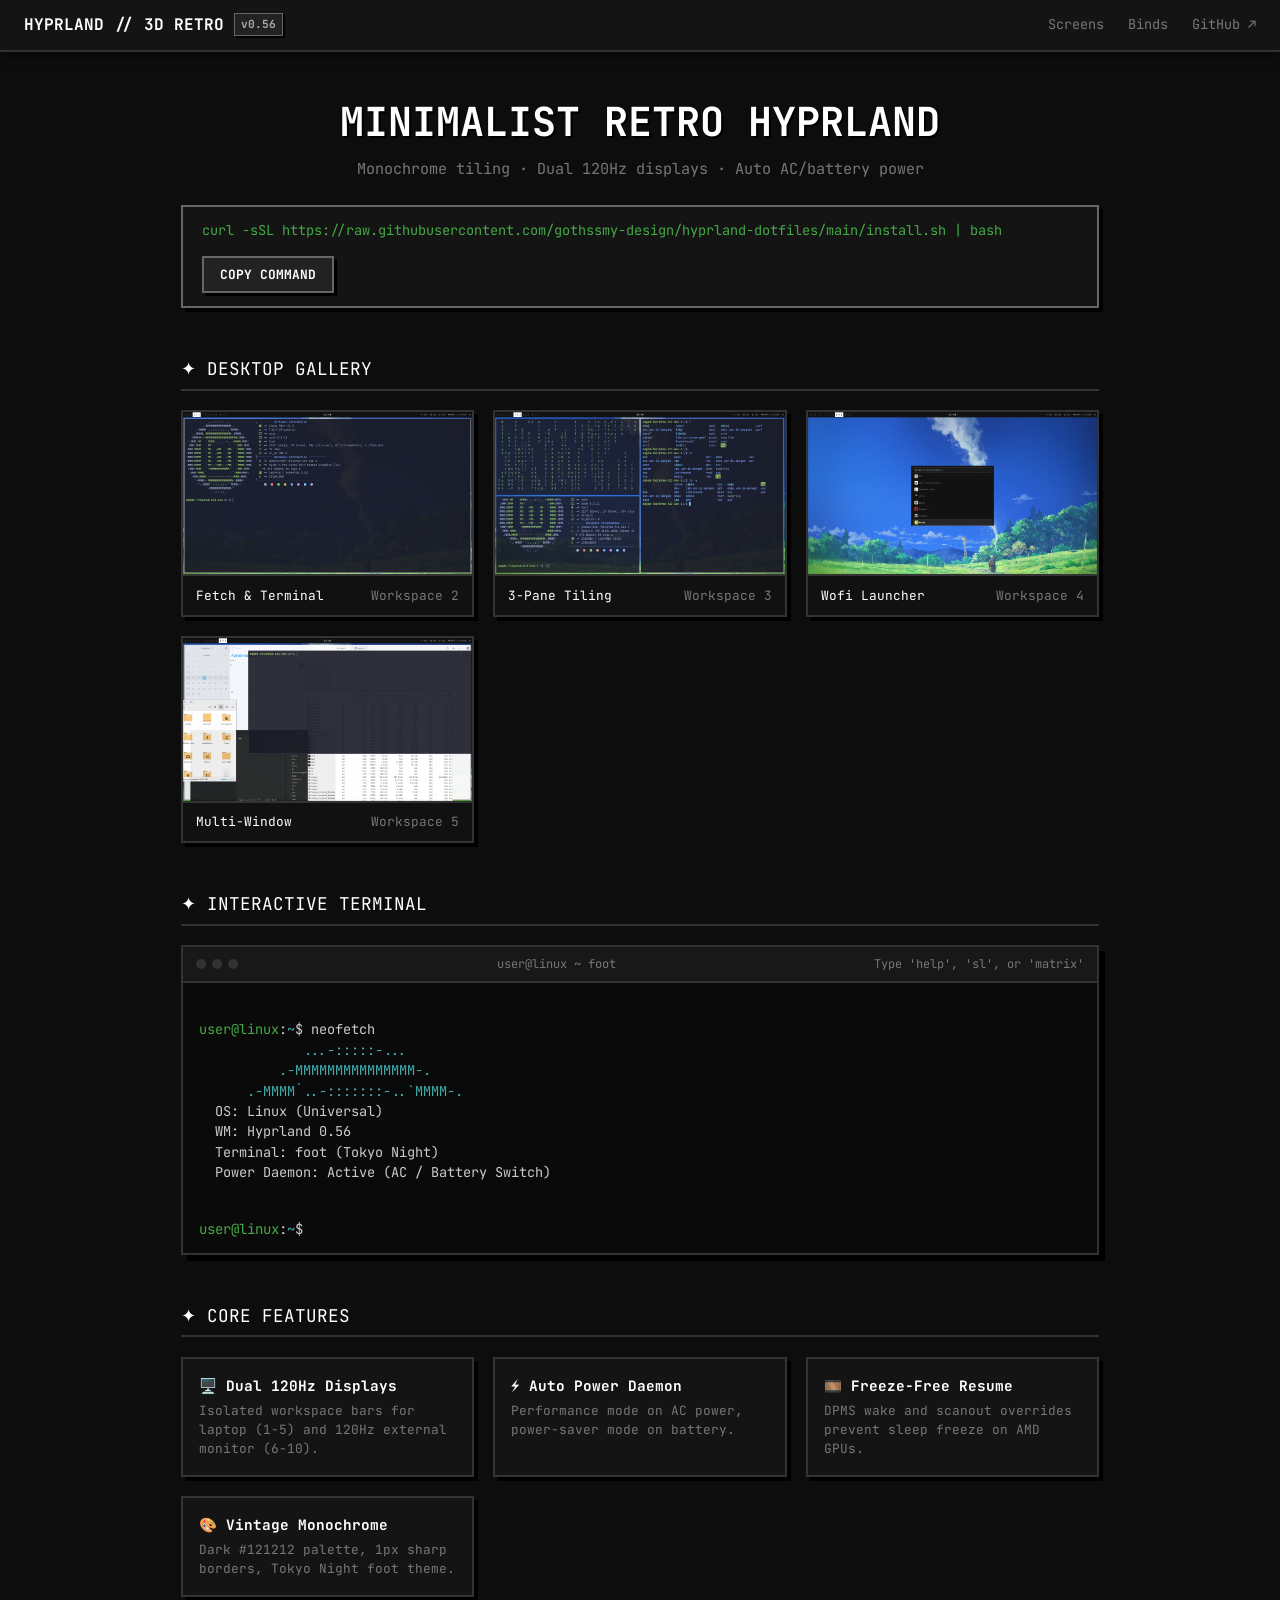
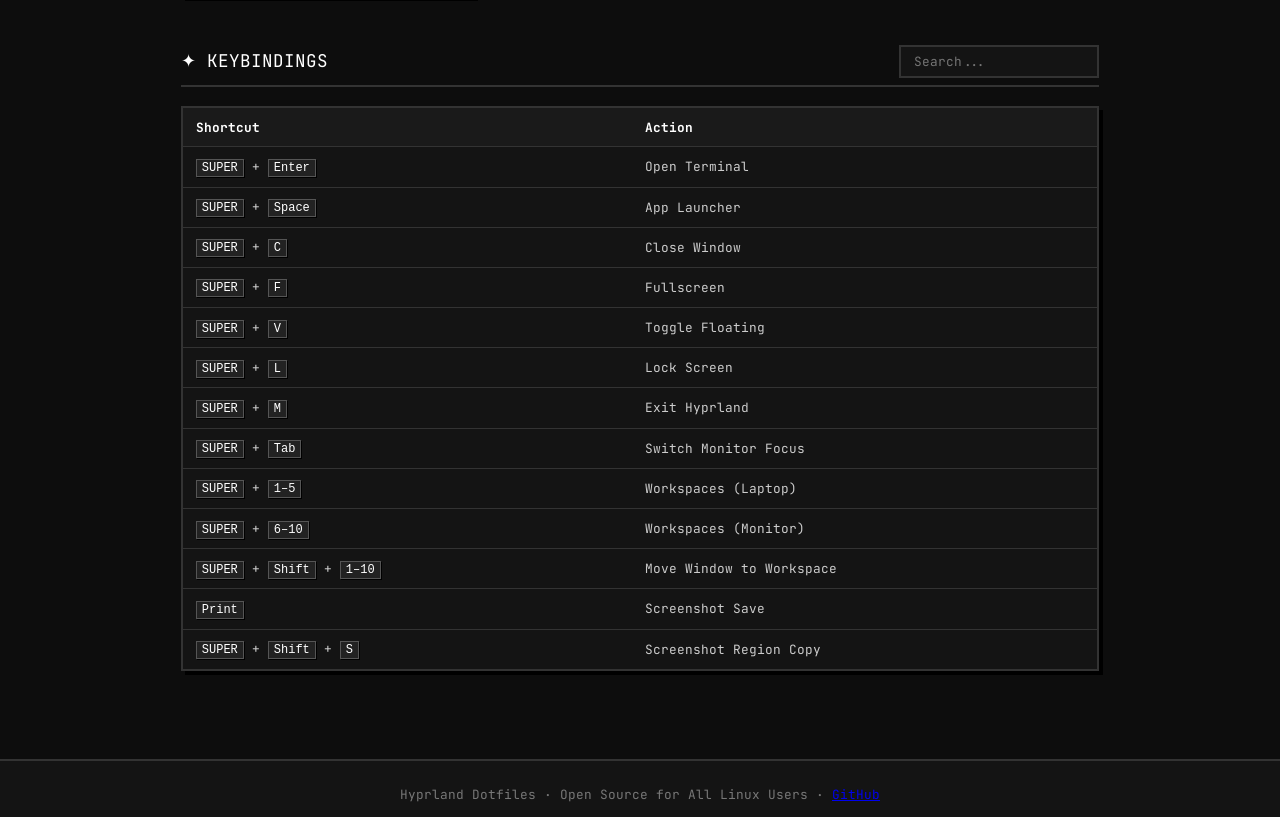
==== commit 7e1a14de: "🕹️ Subtle 3D tactile retro aesthetic + universal screen auto-resizing + zero AI slop" ====
--- a/index.html
+++ b/index.html
@@ -3,24 +3,22 @@
 <head>
     <meta charset="UTF-8">
     <meta name="viewport" content="width=device-width, initial-scale=1.0, maximum-scale=1.0, user-scalable=no">
-    <title>Hyprland Dotfiles // Minimalist Retro Setup</title>
-    <meta name="description" content="Minimalist Retro Hyprland setup for Linux. Fast, clean, dual 120Hz monitor support, auto power profiles, and monochrome aesthetics.">
+    <title>Hyprland Dotfiles // Retro 3D</title>
     <link rel="preconnect" href="https://fonts.googleapis.com">
     <link rel="preconnect" href="https://fonts.gstatic.com" crossorigin>
-    <link href="https://fonts.googleapis.com/css2?family=JetBrains+Mono:wght@400;600;700&display=swap" rel="stylesheet">
+    <link href="https://fonts.googleapis.com/css2?family=JetBrains+Mono:wght@400;700&display=swap" rel="stylesheet">
     <style>
         :root {
-            --bg-primary: #0a0a0a;
-            --bg-card: #121212;
-            --bg-tertiary: #1a1a1a;
-            --border-color: #333333;
-            --border-highlight: #cccccc;
-            --text-main: #cccccc;
+            --bg: #0d0d0d;
+            --card-bg: #141414;
+            --border: #333333;
+            --border-light: #666666;
+            --text: #cccccc;
             --text-bright: #ffffff;
-            --text-dim: #666666;
-            --accent-green: #44aa44;
-            --accent-cyan: #44aaaa;
-            --accent-red: #cc4444;
+            --text-dim: #777777;
+            --accent: #44aa44;
+            --shadow-3d: 4px 4px 0px #000000;
+            --shadow-btn: 3px 3px 0px #000000;
             --font-mono: 'JetBrains Mono', monospace;
         }
 
@@ -31,66 +29,63 @@
         }
 
         body {
-            background-color: var(--bg-primary);
-            color: var(--text-main);
+            background-color: var(--bg);
+            color: var(--text);
             font-family: var(--font-mono);
             font-size: 14px;
-            line-height: 1.6;
+            line-height: 1.5;
             -webkit-font-smoothing: antialiased;
             overflow-x: hidden;
         }
 
-        a {
-            color: var(--border-highlight);
-            text-decoration: none;
-        }
-
         header {
-            border-bottom: 1px solid var(--border-color);
-            background-color: var(--bg-card);
-            padding: 1rem 1.5rem;
+            background: var(--card-bg);
+            border-bottom: 2px solid var(--border);
+            padding: 0.8rem 1.5rem;
             position: sticky;
             top: 0;
             z-index: 100;
             display: flex;
             justify-content: space-between;
             align-items: center;
+            box-shadow: 0 4px 10px rgba(0,0,0,0.5);
         }
 
         .logo {
             font-size: 1rem;
             font-weight: 700;
-            letter-spacing: 1px;
             color: var(--text-bright);
             display: flex;
             align-items: center;
-            gap: 0.5rem;
+            gap: 0.6rem;
             cursor: pointer;
             user-select: none;
         }
 
-        .badge {
+        .badge-3d {
             background: #222;
-            border: 1px solid var(--border-color);
-            color: #888;
+            border: 1px solid var(--border-light);
+            box-shadow: 2px 2px 0px #000;
+            color: #aaa;
             font-size: 0.7rem;
             padding: 2px 6px;
         }
 
-        nav {
-            display: flex;
-            gap: 1rem;
-        }
-
         nav a {
+            color: var(--text-dim);
             font-size: 0.85rem;
-            color: var(--text-dim);
+            margin-left: 1rem;
+            text-decoration: none;
+        }
+
+        nav a:hover {
+            color: var(--text-bright);
         }
 
         .container {
-            max-width: 900px;
+            max-width: 950px;
             margin: 0 auto;
-            padding: 2rem 1rem;
+            padding: 2.5rem 1rem;
         }
 
         .hero {
@@ -99,63 +94,74 @@
         }
 
         .hero h1 {
-            font-size: clamp(1.5rem, 5vw, 2.2rem);
-            color: var(--text-bright);
-            margin-bottom: 0.5rem;
-            font-weight: 700;
+            font-size: clamp(1.6rem, 5vw, 2.5rem);
+            color: var(--text-bright);
+            margin-bottom: 0.4rem;
+            text-shadow: 2px 2px 0px #000;
         }
 
         .hero p {
             color: var(--text-dim);
-            font-size: clamp(0.85rem, 3vw, 0.95rem);
+            font-size: clamp(0.85rem, 2.5vw, 0.95rem);
             margin-bottom: 1.5rem;
         }
 
-        .command-box {
-            background: var(--bg-card);
-            border: 1px solid var(--border-color);
-            padding: 0.8rem 1rem;
+        /* 3D TACTILE COMMAND BOX */
+        .cmd-3d-box {
+            background: var(--card-bg);
+            border: 2px solid var(--border-light);
+            box-shadow: var(--shadow-3d);
+            padding: 0.8rem 1.2rem;
             display: flex;
             flex-wrap: wrap;
             align-items: center;
             justify-content: space-between;
-            gap: 0.8rem;
+            gap: 1rem;
+            margin: 0 auto;
             max-width: 100%;
-            overflow-x: auto;
-        }
-
-        .command-text {
-            color: var(--accent-green);
-            font-size: clamp(0.75rem, 2.5vw, 0.85rem);
+        }
+
+        .cmd-text {
+            color: var(--accent);
+            font-size: clamp(0.75rem, 2.2vw, 0.85rem);
             word-break: break-all;
             text-align: left;
         }
 
-        .btn-copy {
-            background: var(--bg-tertiary);
-            border: 1px solid var(--border-color);
-            color: var(--text-main);
+        /* 3D TACTILE BUTTON */
+        .btn-3d {
+            background: #222222;
+            border: 2px solid var(--border-light);
+            box-shadow: var(--shadow-btn);
+            color: var(--text-bright);
             font-family: var(--font-mono);
-            font-size: 0.75rem;
-            padding: 0.4rem 0.8rem;
+            font-size: 0.8rem;
+            font-weight: 700;
+            padding: 0.5rem 1rem;
             cursor: pointer;
+            transition: all 0.1s ease;
+            user-select: none;
             width: 100%;
         }
 
         @media (min-width: 600px) {
-            .btn-copy { width: auto; }
-        }
-
-        .btn-copy:hover {
-            background: var(--border-highlight);
-            color: #000;
-        }
-
-        .section-title {
+            .btn-3d { width: auto; }
+        }
+
+        .btn-3d:active {
+            transform: translate(2px, 2px);
+            box-shadow: 1px 1px 0px #000;
+        }
+
+        .btn-3d:hover {
+            background: #333333;
+        }
+
+        .section-header {
             font-size: 1.1rem;
             color: var(--text-bright);
-            border-bottom: 1px solid var(--border-color);
-            padding-bottom: 0.5rem;
+            border-bottom: 2px solid var(--border);
+            padding-bottom: 0.4rem;
             margin-bottom: 1.2rem;
             display: flex;
             align-items: center;
@@ -164,45 +170,54 @@
             gap: 0.5rem;
         }
 
+        /* 3D SCREENSHOT CARDS */
         .gallery-grid {
             display: grid;
             grid-template-columns: repeat(auto-fit, minmax(280px, 1fr));
-            gap: 1rem;
+            gap: 1.2rem;
             margin-bottom: 3rem;
         }
 
-        .screenshot-card {
-            background: var(--bg-card);
-            border: 1px solid var(--border-color);
+        .card-3d {
+            background: var(--card-bg);
+            border: 2px solid var(--border);
+            box-shadow: var(--shadow-3d);
+            transition: transform 0.15s ease, border-color 0.15s ease;
             overflow: hidden;
         }
 
-        .screenshot-card img {
+        .card-3d:hover {
+            transform: translateY(-3px);
+            border-color: var(--border-light);
+        }
+
+        .card-3d img {
             width: 100%;
             height: auto;
             display: block;
-            border-bottom: 1px solid var(--border-color);
-        }
-
-        .screenshot-caption {
+            border-bottom: 2px solid var(--border);
+        }
+
+        .card-3d-caption {
             padding: 0.6rem 0.8rem;
             font-size: 0.8rem;
             color: var(--text-bright);
             display: flex;
             justify-content: space-between;
-        }
-
-        /* TERMINAL PREVIEW & INTERACTIVE EASTER EGG */
-        .terminal-window {
-            background: #121212;
-            border: 1px solid var(--border-color);
+            background: #111;
+        }
+
+        /* 3D TERMINAL SIMULATOR */
+        .terminal-3d {
+            background: #0a0a0a;
+            border: 2px solid var(--border);
+            box-shadow: 6px 6px 0px #000000;
             margin-bottom: 3rem;
-            position: relative;
-        }
-
-        .terminal-header {
-            background: #1a1a1a;
-            border-bottom: 1px solid var(--border-color);
+        }
+
+        .terminal-topbar {
+            background: #181818;
+            border-bottom: 2px solid var(--border);
             padding: 0.5rem 0.8rem;
             display: flex;
             align-items: center;
@@ -211,25 +226,31 @@
             color: var(--text-dim);
         }
 
-        .terminal-controls {
-            display: flex;
-            gap: 5px;
-        }
-
-        .dot {
-            width: 8px;
-            height: 8px;
+        .terminal-buttons {
+            display: flex;
+            gap: 6px;
+        }
+
+        .t-btn {
+            width: 10px;
+            height: 10px;
             border-radius: 50%;
             background: #333;
         }
 
-        .terminal-body {
+        .terminal-content {
             padding: 1rem;
             font-size: clamp(0.75rem, 2.2vw, 0.85rem);
-            min-height: 220px;
-            max-height: 380px;
+            min-height: 200px;
+            max-height: 350px;
             overflow-y: auto;
             white-space: pre-wrap;
+        }
+
+        .t-prompt {
+            padding: 0 1rem 0.8rem;
+            display: flex;
+            align-items: center;
         }
 
         .t-input {
@@ -239,41 +260,44 @@
             font-family: var(--font-mono);
             font-size: inherit;
             outline: none;
-            width: 60%;
-        }
-
-        .grid {
+            width: 70%;
+        }
+
+        /* 3D FEATURE GRID */
+        .features-grid {
             display: grid;
-            grid-template-columns: repeat(auto-fit, minmax(240px, 1fr));
-            gap: 1rem;
+            grid-template-columns: repeat(auto-fit, minmax(220px, 1fr));
+            gap: 1.2rem;
             margin-bottom: 3rem;
         }
 
-        .card {
-            background: var(--bg-card);
-            border: 1px solid var(--border-color);
-            padding: 1.2rem;
-        }
-
-        .card h3 {
-            color: var(--text-bright);
-            font-size: 0.95rem;
-            margin-bottom: 0.4rem;
-        }
-
-        .card p {
+        .feature-card-3d {
+            background: var(--card-bg);
+            border: 2px solid var(--border);
+            box-shadow: var(--shadow-3d);
+            padding: 1rem;
+        }
+
+        .feature-card-3d h3 {
+            color: var(--text-bright);
+            font-size: 0.9rem;
+            margin-bottom: 0.3rem;
+        }
+
+        .feature-card-3d p {
             color: var(--text-dim);
             font-size: 0.8rem;
         }
 
-        .search-box {
-            background: var(--bg-card);
-            border: 1px solid var(--border-color);
+        /* 3D KEYBINDINGS TABLE */
+        .search-3d {
+            background: var(--card-bg);
+            border: 2px solid var(--border);
             color: var(--text-bright);
             font-family: var(--font-mono);
             padding: 0.4rem 0.8rem;
             width: 100%;
-            max-width: 220px;
+            max-width: 200px;
             font-size: 0.8rem;
         }
 
@@ -281,71 +305,73 @@
             width: 100%;
             border-collapse: collapse;
             margin-bottom: 3rem;
-            background: var(--bg-card);
-            border: 1px solid var(--border-color);
+            background: var(--card-bg);
+            border: 2px solid var(--border);
+            box-shadow: var(--shadow-3d);
         }
 
         th, td {
             padding: 0.6rem 0.8rem;
             text-align: left;
-            border-bottom: 1px solid var(--border-color);
+            border-bottom: 1px solid var(--border);
             font-size: 0.8rem;
         }
 
         th {
-            background: var(--bg-tertiary);
+            background: #1a1a1a;
             color: var(--text-bright);
         }
 
         kbd {
             background: #222;
-            border: 1px solid #444;
+            border: 1px solid #555;
+            box-shadow: 1px 1px 0px #000;
             color: #fff;
-            padding: 1px 4px;
+            padding: 1px 5px;
             font-size: 0.75rem;
         }
 
-        /* HIDDEN EASTER EGG OVERLAY */
-        #easterEggOverlay {
+        /* SECRET 3D RETRO OVERLAY */
+        #retroOverlay {
             display: none;
             position: fixed;
             top: 0;
             left: 0;
             width: 100%;
             height: 100%;
-            background: rgba(0, 0, 0, 0.92);
+            background: rgba(5, 5, 5, 0.95);
             color: #00ff66;
             z-index: 1000;
             padding: 2rem;
-            font-family: var(--font-mono);
             overflow-y: auto;
         }
 
-        .egg-close {
-            position: absolute;
-            top: 1rem;
-            right: 1.5rem;
-            color: #fff;
-            cursor: pointer;
-            font-size: 1.2rem;
+        .overlay-box {
+            background: #111;
+            border: 2px solid #00ff66;
+            box-shadow: 8px 8px 0px #005522;
+            max-width: 650px;
+            margin: 2rem auto;
+            padding: 1.5rem;
+            position: relative;
         }
 
         footer {
-            border-top: 1px solid var(--border-color);
+            border-top: 2px solid var(--border);
             padding: 1.5rem;
             text-align: center;
             color: var(--text-dim);
             font-size: 0.8rem;
-            background: var(--bg-card);
+            background: var(--card-bg);
         }
     </style>
 </head>
 <body>
 
     <header>
-        <div class="logo" onclick="eggClick()" title="Click me 5 times...">
-            <span>HYPRLAND // RETRO</span>
-            <span class="badge">v0.56</span>
+        <div class="logo" onclick="clickLogo()" title="Click 5 times for surprise!">
+            <span>HYPRLAND // 3D RETRO</span>
+            <span class="badge-3d">v0.56</span>
         </div>
         <nav>
             <a href="#gallery">Screens</a>
@@ -357,72 +383,72 @@
     <div class="container">
 
         <section class="hero">
-            <h1>MINIMALIST RETRO</h1>
-            <p>Monochrome tiling setup · Dual 120Hz displays · Zero fluff</p>
-            <div class="command-box">
-                <span class="command-text">curl -sSL https://raw.githubusercontent.com/gothssmy-design/hyprland-dotfiles/main/install.sh | bash</span>
-                <button class="btn-copy" onclick="copyCommand()">COPY INSTALL COMMAND</button>
+            <h1>MINIMALIST RETRO HYPRLAND</h1>
+            <p>Monochrome tiling · Dual 120Hz displays · Auto AC/battery power</p>
+            <div class="cmd-3d-box">
+                <span class="cmd-text">curl -sSL https://raw.githubusercontent.com/gothssmy-design/hyprland-dotfiles/main/install.sh | bash</span>
+                <button class="btn-3d" onclick="copyInstall()">COPY COMMAND</button>
             </div>
         </section>
 
         <!-- SCREENSHOT GALLERY -->
-        <div class="section-title" id="gallery">
+        <div class="section-header" id="gallery">
             <span>✦ DESKTOP GALLERY</span>
         </div>
         <div class="gallery-grid">
-            <div class="screenshot-card">
+            <div class="card-3d">
                 <a href="assets/screenshot1.png" target="_blank">
                     <img src="assets/screenshot1.png" alt="Terminal Fetch">
                 </a>
-                <div class="screenshot-caption">
+                <div class="card-3d-caption">
                     <span>Fetch & Terminal</span>
-                    <span style="color:#666">Workspace 2</span>
+                    <span style="color:#777">Workspace 2</span>
                 </div>
             </div>
-            <div class="screenshot-card">
+            <div class="card-3d">
                 <a href="assets/screenshot2.png" target="_blank">
                     <img src="assets/screenshot2.png" alt="3-Pane Tiling">
                 </a>
-                <div class="screenshot-caption">
+                <div class="card-3d-caption">
                     <span>3-Pane Tiling</span>
-                    <span style="color:#666">Workspace 3</span>
+                    <span style="color:#777">Workspace 3</span>
                 </div>
             </div>
-            <div class="screenshot-card">
+            <div class="card-3d">
                 <a href="assets/screenshot3.png" target="_blank">
                     <img src="assets/screenshot3.png" alt="Wofi Launcher">
                 </a>
-                <div class="screenshot-caption">
+                <div class="card-3d-caption">
                     <span>Wofi Launcher</span>
-                    <span style="color:#666">Workspace 4</span>
+                    <span style="color:#777">Workspace 4</span>
                 </div>
             </div>
-            <div class="screenshot-card">
+            <div class="card-3d">
                 <a href="assets/screenshot4.png" target="_blank">
                     <img src="assets/screenshot4.png" alt="Multi-Window">
                 </a>
-                <div class="screenshot-caption">
+                <div class="card-3d-caption">
                     <span>Multi-Window</span>
-                    <span style="color:#666">Workspace 5</span>
+                    <span style="color:#777">Workspace 5</span>
                 </div>
             </div>
         </div>
 
-        <!-- INTERACTIVE TERMINAL & EASTER EGG -->
-        <div class="section-title">
-            <span>✦ INTERACTIVE TERMINAL (Try typing commands)</span>
-        </div>
-        <div class="terminal-window">
-            <div class="terminal-header">
-                <div class="terminal-controls">
-                    <div class="dot"></div>
-                    <div class="dot"></div>
-                    <div class="dot"></div>
+        <!-- 3D TERMINAL SIMULATOR -->
+        <div class="section-header">
+            <span>✦ INTERACTIVE TERMINAL</span>
+        </div>
+        <div class="terminal-3d">
+            <div class="terminal-topbar">
+                <div class="terminal-buttons">
+                    <div class="t-btn"></div>
+                    <div class="t-btn"></div>
+                    <div class="t-btn"></div>
                 </div>
                 <span>user@linux ~ foot</span>
-                <span>type 'help' or 'sl'</span>
-            </div>
-            <div class="terminal-body" id="termOutput">
+                <span>Type 'help', 'sl', or 'matrix'</span>
+            </div>
+            <div class="terminal-content" id="termOutput">
 <span style="color:#44aa44">user@linux</span>:<span style="color:#44aaaa">~</span>$ neofetch
 <span style="color:#44aaaa">             ...-:::::-...</span>
 <span style="color:#44aaaa">          .-MMMMMMMMMMMMMMM-.</span>
@@ -430,43 +456,43 @@
   OS: Linux (Universal)
   WM: Hyprland 0.56
   Terminal: foot (Tokyo Night)
-  Power Daemon: Active (AC/Battery)
-            </div>
-            <div style="padding: 0 1rem 0.8rem; display:flex; align-items:center;">
+  Power Daemon: Active (AC / Battery Switch)
+            </div>
+            <div class="t-prompt">
                 <span style="color:#44aa44">user@linux</span>:<span style="color:#44aaaa">~</span>$&nbsp;
-                <input type="text" class="t-input" id="termInput" autofocus onkeydown="handleTerminal(event)">
-            </div>
-        </div>
-
-        <!-- FEATURES GRID -->
-        <div class="section-title">
+                <input type="text" class="t-input" id="termInput" onkeydown="runTerminal(event)">
+            </div>
+        </div>
+
+        <!-- 3D FEATURES GRID -->
+        <div class="section-header">
             <span>✦ CORE FEATURES</span>
         </div>
-        <div class="grid">
-            <div class="card">
-                <h3>🖥️ Dual 120Hz Monitors</h3>
-                <p>Isolated workspace bars for laptop (1-5) and external 120Hz monitor (6-10).</p>
-            </div>
-            <div class="card">
+        <div class="features-grid">
+            <div class="feature-card-3d">
+                <h3>🖥️ Dual 120Hz Displays</h3>
+                <p>Isolated workspace bars for laptop (1-5) and 120Hz external monitor (6-10).</p>
+            </div>
+            <div class="feature-card-3d">
                 <h3>⚡ Auto Power Daemon</h3>
-                <p>Sets performance mode on AC power, downclocks to power-saver on battery.</p>
-            </div>
-            <div class="card">
+                <p>Performance mode on AC power, power-saver mode on battery.</p>
+            </div>
+            <div class="feature-card-3d">
                 <h3>🎞️ Freeze-Free Resume</h3>
                 <p>DPMS wake and scanout overrides prevent sleep freeze on AMD GPUs.</p>
             </div>
-            <div class="card">
+            <div class="feature-card-3d">
                 <h3>🎨 Vintage Monochrome</h3>
                 <p>Dark #121212 palette, 1px sharp borders, Tokyo Night foot theme.</p>
             </div>
         </div>
 
-        <!-- KEYBINDINGS TABLE -->
-        <div class="section-title" id="binds">
+        <!-- 3D KEYBINDINGS TABLE -->
+        <div class="section-header" id="binds">
             <span>✦ KEYBINDINGS</span>
-            <input type="text" class="search-box" id="keySearch" placeholder="Search..." onkeyup="filterBinds()">
-        </div>
-        <table id="bindsTable">
+            <input type="text" class="search-3d" id="keySearch" placeholder="Search..." onkeyup="filterKeys()">
+        </div>
+        <table id="keysTable">
             <thead>
                 <tr>
                     <th>Shortcut</th>
@@ -492,11 +518,26 @@
 
     </div>
 
-    <!-- SECRET EASTER EGG OVERLAY -->
-    <div id="easterEggOverlay">
-        <span class="egg-close" onclick="closeEgg()">[X] CLOSE</span>
-        <h2 style="color:#fff; margin-bottom: 1rem;">🎉 SECRET RETRO EASTER EGG FOUND!</h2>
-        <pre id="eggContent" style="font-size: 0.75rem; line-height: 1.2;"></pre>
+    <!-- SECRET 3D RETRO OVERLAY -->
+    <div id="retroOverlay">
+        <div class="overlay-box">
+            <button class="btn-3d" style="position:absolute; top:10px; right:10px;" onclick="closeOverlay()">[X] CLOSE</button>
+            <h2 style="color:#00ff66; margin-bottom: 0.8rem;">🕹️ SECRET 3D RETRO EASTER EGG UNLOCKED!</h2>
+            <pre style="font-size: 0.75rem; line-height: 1.2; color:#00ff66;">
+    _____________________________________________________
+   /                                                     \\
+  |   HYPRLAND VINTAGE RETRO DISPLAY ENGINE             |
+  |                                                      |
+  |   [ 1 ] [ 2 ] [ 3 ] [ 4 ] [ 5 ]                       |
+  |                                                      |
+  |   > DISPLAYS: eDP-1 (60Hz) + HDMI-A-1 (120Hz)         |
+  |   > POWER MODE: DYNAMIC DUAL DAEMON ACTIVE           |
+  |   > CURSOR: DMZ-BLACK X11 ENGINE                      |
+  |                                                      |
+  |   "Simplicity is the ultimate sophistication."       |
+   \\_____________________________________________________/
+            </pre>
+        </div>
     </div>
 
     <footer>
@@ -504,17 +545,17 @@
     </footer>
 
     <script>
-        function copyCommand() {
+        function copyInstall() {
             const cmd = "curl -sSL https://raw.githubusercontent.com/gothssmy-design/hyprland-dotfiles/main/install.sh | bash";
             navigator.clipboard.writeText(cmd);
-            const btn = document.querySelector('.btn-copy');
+            const btn = document.querySelector('.btn-3d');
             btn.innerText = "COPIED!";
-            setTimeout(() => { btn.innerText = "COPY INSTALL COMMAND"; }, 2000);
-        }
-
-        function filterBinds() {
+            setTimeout(() => { btn.innerText = "COPY COMMAND"; }, 2000);
+        }
+
+        function filterKeys() {
             const input = document.getElementById("keySearch").value.toUpperCase();
-            const tr = document.getElementById("bindsTable").getElementsByTagName("tr");
+            const tr = document.getElementById("keysTable").getElementsByTagName("tr");
             for (let i = 1; i < tr.length; i++) {
                 const td1 = tr[i].getElementsByTagName("td")[0];
                 const td2 = tr[i].getElementsByTagName("td")[1];
@@ -530,8 +571,7 @@
             }
         }
 
-        // INTERACTIVE TERMINAL EASTER EGGS
-        function handleTerminal(e) {
+        function runTerminal(e) {
             if (e.key === "Enter") {
                 const input = document.getElementById("termInput");
                 const out = document.getElementById("termOutput");
@@ -539,14 +579,14 @@
                 
                 let resp = "";
                 if (val === "help") {
-                    resp = "\nAvailable commands: neofetch, sl, sudo, matrix, secret, clear";
+                    resp = "\nCommands: neofetch, sl, sudo, matrix, help, clear";
                 } else if (val === "sl") {
-                    resp = "\n   🚃💨 CHUUU CHUUU! STEAM LOCOMOTIVE OVERTAKING YOUR TERMINAL!\n   ====[____]====[____]====[____]======>";
+                    resp = "\n   🚃💨 CHUUU CHUUU! STEAM LOCOMOTIVE ON THE TRACKS!\n   ====[____]====[____]====[____]======>";
                 } else if (val === "sudo" || val.startsWith("sudo ")) {
-                    resp = "\n[sudo] password for user: \nIncident will be reported to Santa Claus 🎅";
+                    resp = "\nIncident will be reported to Santa Claus 🎅";
                 } else if (val === "matrix" || val === "secret") {
-                    triggerMatrixEgg();
-                    resp = "\n[SYSTEM] MATRIX MODE ACTIVATED!";
+                    openOverlay();
+                    resp = "\n[SYSTEM] RETRO 3D MATRIX MODE UNLOCKED!";
                 } else if (val === "neofetch") {
                     resp = "\nOS: Linux (Universal)\nWM: Hyprland 0.56\nTerminal: foot (Tokyo Night)";
                 } else if (val === "clear") {
@@ -554,7 +594,7 @@
                     input.value = "";
                     return;
                 } else if (val !== "") {
-                    resp = `\nbash: ${val}: command not found. Type 'help' for commands.`;
+                    resp = `\nbash: ${val}: command not found. Try 'help'`;
                 }
 
                 out.innerHTML += `\n<span style="color:#44aa44">user@linux</span>:<span style="color:#44aaaa">~</span>$ ${input.value}${resp}`;
@@ -563,42 +603,21 @@
             }
         }
 
-        // CLICK LOGO 5 TIMES EASTER EGG
-        let clicks = 0;
-        function eggClick() {
-            clicks++;
-            if (clicks >= 5) {
-                clicks = 0;
-                triggerMatrixEgg();
+        let logoClicks = 0;
+        function clickLogo() {
+            logoClicks++;
+            if (logoClicks >= 5) {
+                logoClicks = 0;
+                openOverlay();
             }
         }
 
-        function triggerMatrixEgg() {
-            const overlay = document.getElementById("easterEggOverlay");
-            const content = document.getElementById("eggContent");
-            overlay.style.display = "block";
-            
-            const art = `
-    ____________________________________________________
-   /                                                    \\
-  |   HYPRLAND VINTAGE RETRO ARCHITECTURE LOADED        |
-  |                                                     |
-  |   [ 1 ] [ 2 ] [ 3 ] [ 4 ] [ 5 ]                      |
-  |                                                     |
-  |   > SYSTEM STATUS: ALL SYSTEMS NOMINAL              |
-  |   > MONITORS: eDP-1 (60Hz) + HDMI-A-1 (120Hz)         |
-  |   > POWER MODE: DYNAMIC DUAL DAEMON ACTIVE          |
-  |   > CURSOR: DMZ-BLACK X11 ENGINE                     |
-  |                                                     |
-  |   "Simplicity is the ultimate sophistication."      |
-  |                                - Leonardo da Vinci  |
-   \\____________________________________________________/
-            `;
-            content.innerText = art;
-        }
-
-        function closeEgg() {
-            document.getElementById("easterEggOverlay").style.display = "none";
+        function openOverlay() {
+            document.getElementById("retroOverlay").style.display = "block";
+        }
+
+        function closeOverlay() {
+            document.getElementById("retroOverlay").style.display = "none";
         }
     </script>
 </body>
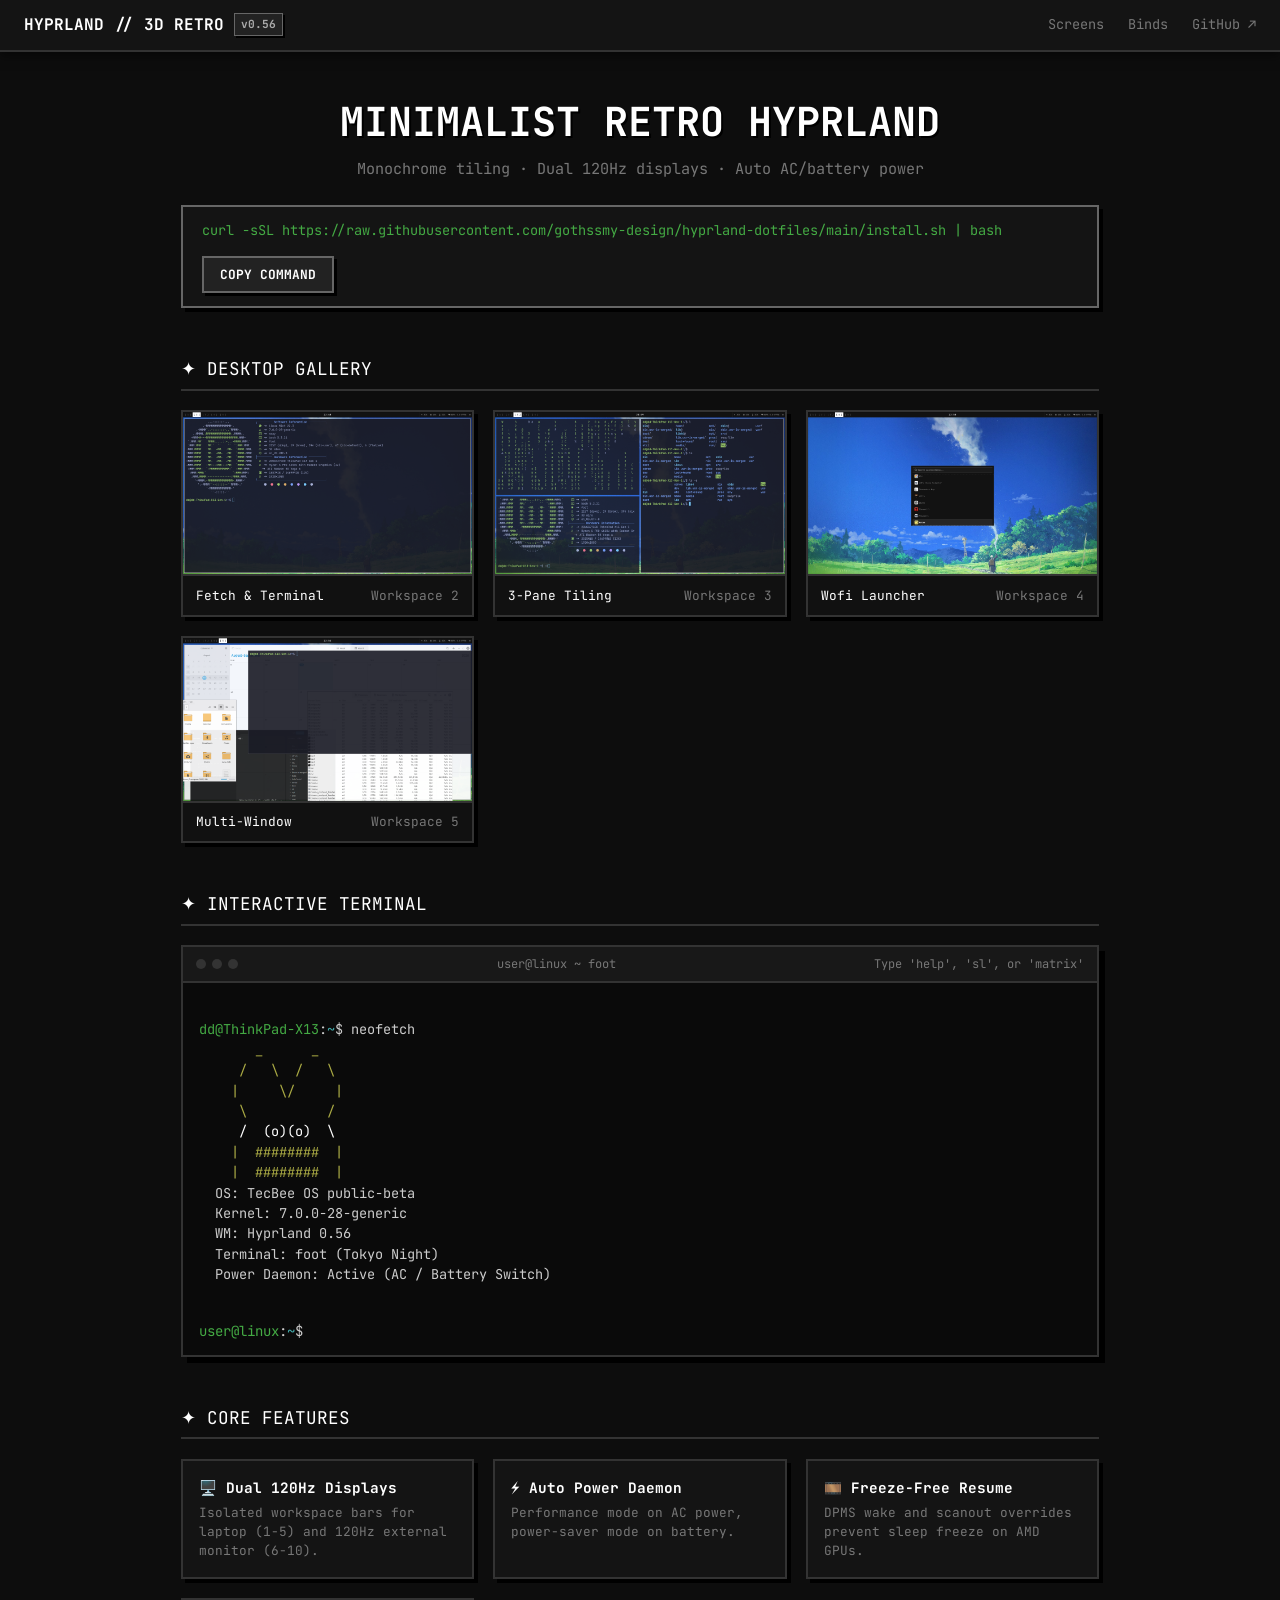
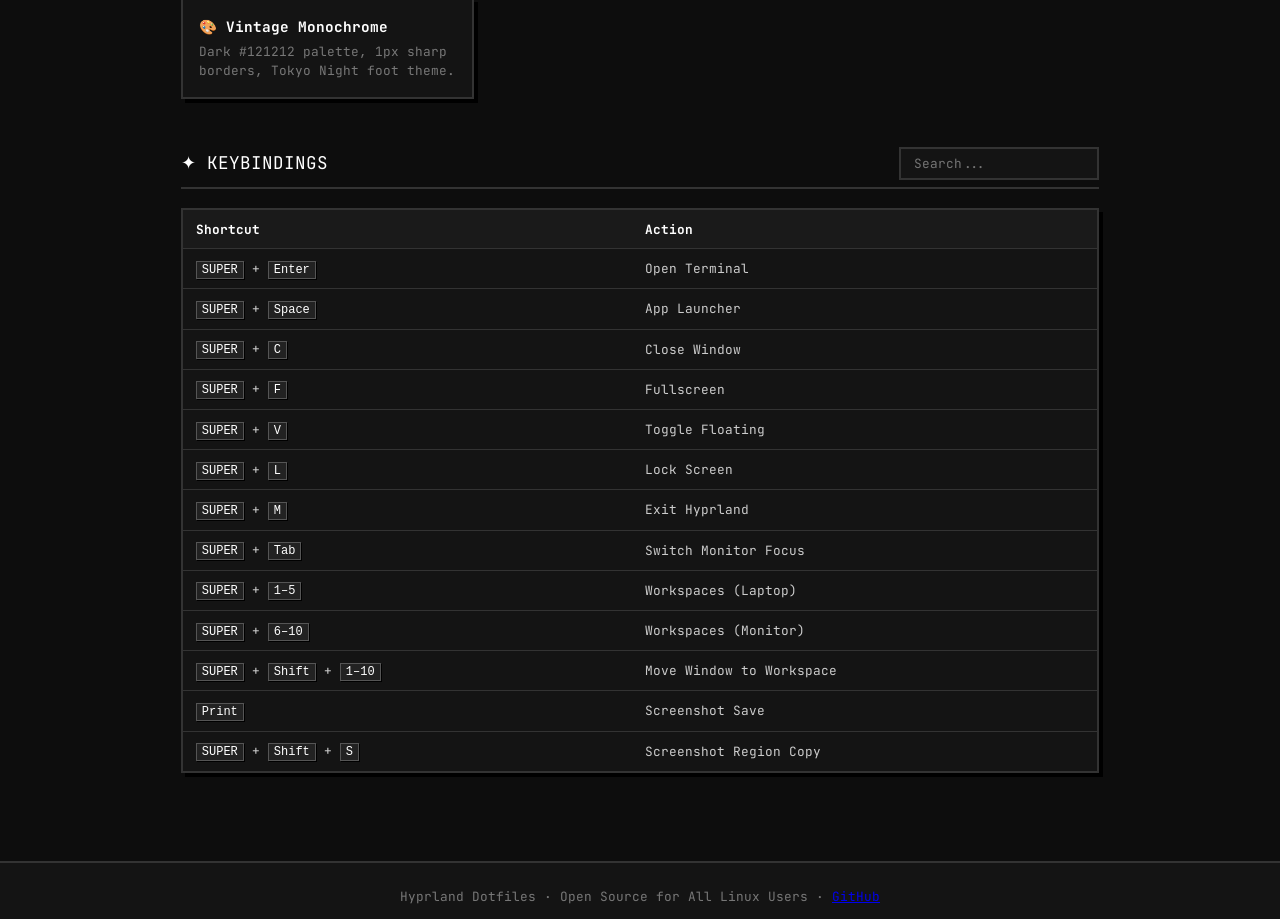
==== commit eb95f385: "🐝 Add custom TecBee OS public-beta neofetch theme & ASCII bee logo" ====
--- a/index.html
+++ b/index.html
@@ -3,6 +3,7 @@
 <head>
     <meta charset="UTF-8">
     <meta name="viewport" content="width=device-width, initial-scale=1.0, maximum-scale=1.0, user-scalable=no">
+    <meta name="google-site-verification" content="iZTYp8oGgPhdXBRktazda9j0Ae" />
     <title>Hyprland Dotfiles // Retro 3D</title>
     <link rel="preconnect" href="https://fonts.googleapis.com">
     <link rel="preconnect" href="https://fonts.gstatic.com" crossorigin>
@@ -449,11 +450,16 @@
                 <span>Type 'help', 'sl', or 'matrix'</span>
             </div>
             <div class="terminal-content" id="termOutput">
-<span style="color:#44aa44">user@linux</span>:<span style="color:#44aaaa">~</span>$ neofetch
-<span style="color:#44aaaa">             ...-:::::-...</span>
-<span style="color:#44aaaa">          .-MMMMMMMMMMMMMMM-.</span>
-<span style="color:#44aaaa">      .-MMMM`..-:::::::-..`MMMM-.</span>
-  OS: Linux (Universal)
+<span style="color:#44aa44">dd@ThinkPad-X13</span>:<span style="color:#44aaaa">~</span>$ neofetch
+<span style="color:#aaaa44">       _      _</span>
+<span style="color:#aaaa44">     /   \  /   \</span>
+<span style="color:#aaaa44">    |     \/     |</span>
+<span style="color:#aaaa44">     \          /</span>
+<span style="color:#ffffff">     /  (o)(o)  \</span>
+<span style="color:#aaaa44">    |  ########  |</span>
+<span style="color:#aaaa44">    |  ########  |</span>
+  OS: TecBee OS public-beta
+  Kernel: 7.0.0-28-generic
   WM: Hyprland 0.56
   Terminal: foot (Tokyo Night)
   Power Daemon: Active (AC / Battery Switch)
